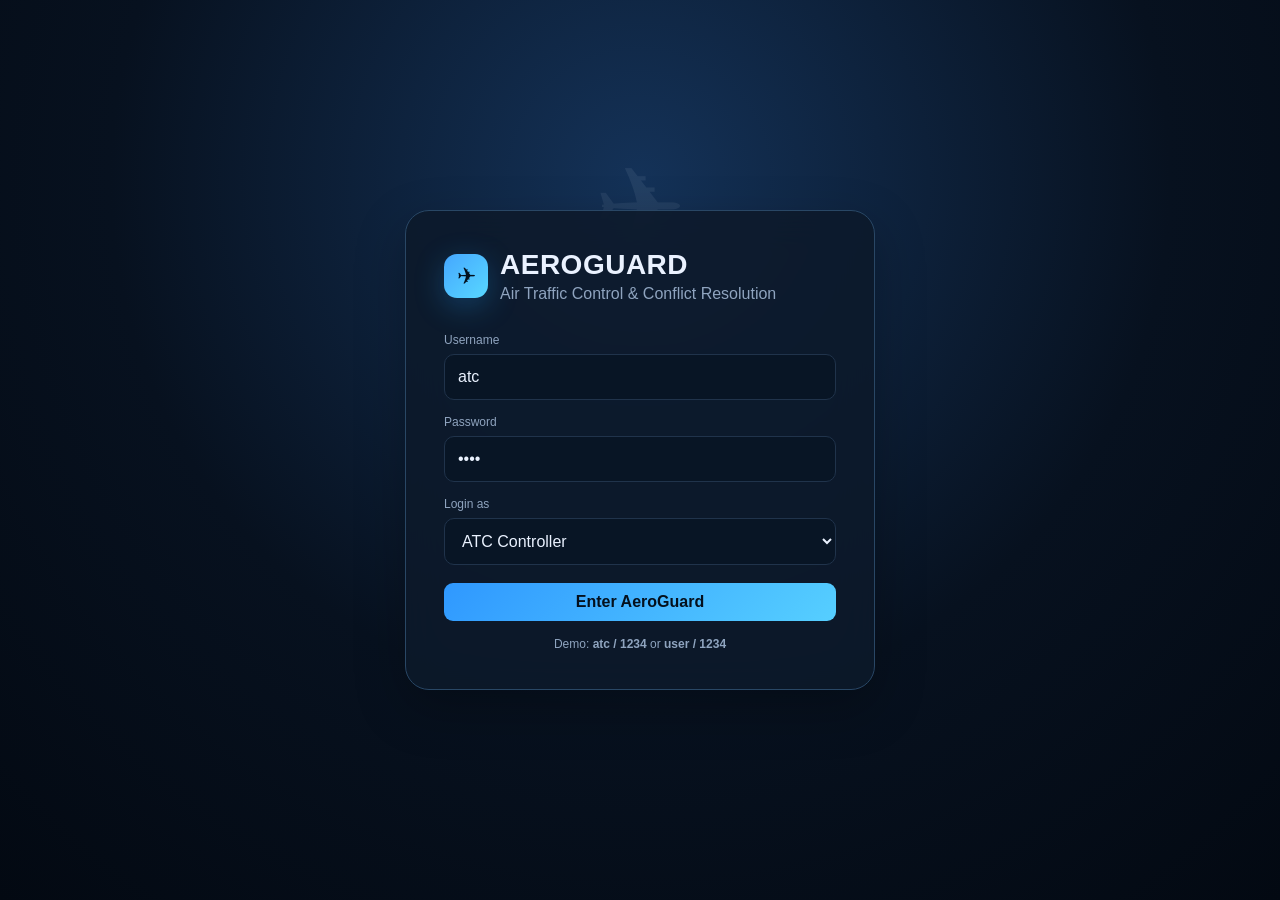
==== Frontend/index.html @ 3b7b115e "Add frontend files" ====
<!DOCTYPE html>
<html lang="en">
<head>
  <meta charset="UTF-8">
  <meta name="viewport" content="width=device-width, initial-scale=1.0">
  <title>AeroGuard | Air Traffic Control System</title>
  <link rel="stylesheet" href="css/style.css">
</head>
<body>
  <div id="toast" class="toast"></div>

  <!-- LOGIN -->
  <section id="loginScreen" class="screen login-screen">
    <div class="login-bg-plane">✈</div>
    <div class="login-card glass">
      <div class="brand large">
        <span class="brand-icon">✈</span>
        <div>
          <h1>AeroGuard</h1>
          <p>Air Traffic Control & Conflict Resolution</p>
        </div>
      </div>
      <div class="login-form">
        <label>Username</label>
        <input id="loginUser" value="atc" placeholder="Enter username">
        <label>Password</label>
        <input id="loginPassword" type="password" value="1234" placeholder="Enter password">
        <label>Login as</label>
        <select id="roleSelect">
          <option value="atc">ATC Controller</option>
          <option value="user">Flight User</option>
        </select>
        <button class="primary-btn full" id="loginBtn">Enter AeroGuard</button>
        <div class="demo-login">Demo: <b>atc / 1234</b> or <b>user / 1234</b></div>
      </div>
    </div>
  </section>

  <!-- APPLICATION -->
  <div id="app" class="app hidden">
    <aside class="sidebar">
      <div class="brand">
        <span class="brand-icon">✈</span>
        <div><h2>AeroGuard</h2><small>ATC SYSTEM</small></div>
      </div>

      <nav id="atcNav" class="nav">
        <button class="nav-btn active" data-page="dashboard">⌁ <span>ATC Dashboard</span></button>
        <button class="nav-btn" data-page="flights">✈ <span>Flights</span></button>
        <button class="nav-btn" data-page="routes">⌖ <span>Route Planner</span></button>
        <button class="nav-btn" data-page="conflicts">⚠ <span>Conflicts</span><span id="navConflictBadge" class="badge red">1</span></button>
        <button class="nav-btn" data-page="weather">☁ <span>Weather</span></button>
        <button class="nav-btn" data-page="priority">↯ <span>Priority Queue</span></button>
        <button class="nav-btn" data-page="analytics">▥ <span>Analytics</span></button>
      </nav>

      <nav id="userNav" class="nav hidden">
        <button class="nav-btn active" data-page="user-dashboard">⌁ <span>My Flight</span></button>
        <button class="nav-btn" data-page="user-route">⌖ <span>My Route</span></button>
        <button class="nav-btn" data-page="user-weather">☁ <span>Weather</span></button>
      </nav>

      <div class="sidebar-bottom">
        <div class="system-online"><i></i> System Online</div>
        <button class="logout-btn" id="logoutBtn">↪ Logout</button>
      </div>
    </aside>

    <main class="main">
      <header class="topbar">
        <div>
          <div class="breadcrumb">AeroGuard / <span id="pageTitle">ATC Dashboard</span></div>
          <h1 id="headerTitle">Airspace Control Center</h1>
        </div>
        <div class="top-actions">
          <div class="clock" id="clock">--:--:--</div>
          <div class="controller-pill"><span class="avatar">V</span><div><b id="roleName">ATC Controller</b><small id="roleSub">Control Room</small></div></div>
        </div>
      </header>

      <div class="content">

        <!-- ATC DASHBOARD -->
        <section id="page-dashboard" class="page active-page">
          <div class="hero-stats">
            <div class="stat-card"><span>Active Flights</span><strong id="activeFlights">12</strong><em class="up">+2 today</em></div>
            <div class="stat-card"><span>Aircraft Tracked</span><strong>24</strong><em class="neutral">Live</em></div>
            <div class="stat-card"><span>Conflicts</span><strong id="conflictCount">1</strong><em class="down">Needs action</em></div>
            <div class="stat-card"><span>Emergency</span><strong id="emergencyCount">2</strong><em class="warn">Priority</em></div>
          </div>

          <div class="dashboard-grid">
            <div class="panel map-panel">
              <div class="panel-head">
                <div><h3>Live Airspace Map</h3><p>Graph-based route visualization</p></div>
                <div class="map-controls"><button class="icon-btn" id="zoomOut">−</button><span id="zoomLabel">100%</span><button class="icon-btn" id="zoomIn">+</button><button class="secondary-btn" id="resetMap">Reset</button></div>
              </div>
              <div class="map" id="airspaceMap">
                <div class="map-grid"></div>
                <div class="zone zone-a">SECTOR A</div>
                <div class="zone zone-b">SECTOR B</div>
                <svg class="route-svg" viewBox="0 0 900 520" preserveAspectRatio="none">
                  <path class="route-line route-normal" d="M80 400 L220 280 L390 350 L560 190 L810 110"/>
                  <path class="route-line route-alt" d="M80 400 L220 150 L390 350 L650 410 L810 110"/>
                  <path class="route-line selected" d="M80 400 L220 280 L390 350 L560 190 L810 110"/>
                </svg>
                <div class="waypoint w1"><span>DEL</span></div>
                <div class="waypoint w2"><span>W1</span></div>
                <div class="waypoint w3"><span>W2</span></div>
                <div class="waypoint w4"><span>W3</span></div>
                <div class="waypoint w5"><span>BOM</span></div>

                <div class="aircraft ac1" data-flight="AI-101" style="left:25%;top:49%">✈<b>AI-101</b></div>
                <div class="aircraft ac2" data-flight="AI-205" style="left:47%;top:57%">✈<b>AI-205</b></div>
                <div class="aircraft emergency ac3" data-flight="AI-999" style="left:66%;top:35%">✈<b>AI-999</b></div>
                <div class="aircraft ac4" data-flight="AI-450" style="left:77%;top:63%">✈<b>AI-450</b></div>

                <div class="conflict-ring" id="conflictRing" style="left:48%;top:54%"><span>⚠</span></div>
                <div class="map-label start-label">Delhi</div>
                <div class="map-label end-label">Mumbai</div>
                <div class="map-overlay"><span>LIVE</span> Simulated Airspace</div>
              </div>
            </div>

            <div class="panel selected-panel">
              <div class="panel-head"><div><h3>Selected Flight</h3><p>AI-101 · Airbus A320</p></div><span class="status green">ON ROUTE</span></div>
              <div class="flight-big"><span>DEL</span><div class="flight-progress"><i></i></div><span>BOM</span></div>
              <div class="detail-list">
                <div><span>Altitude</span><b id="selectedAlt">30,000 ft</b></div>
                <div><span>Speed</span><b>450 km/h</b></div>
                <div><span>Fuel</span><b>7,240 L</b></div>
                <div><span>ETA</span><b>02:15</b></div>
              </div>
              <button class="primary-btn full" id="routeDetailsBtn">View Route Details</button>
            </div>

            <div class="panel alert-panel">
              <div class="panel-head"><div><h3>Conflict Alert</h3><p>Automatic conflict detection</p></div><span class="pulse red-dot"></span></div>
              <div class="alert-box">
                <div class="alert-icon">⚠</div>
                <div><strong>AI-101 ↔ AI-205</strong><p>Predicted separation below safe limit.</p><small>Risk level: <b>HIGH</b> · 38 sec</small></div>
              </div>
              <div class="action-row">
                <button class="warning-btn" data-resolution="altitude">Change Altitude</button>
                <button class="secondary-btn" data-resolution="speed">Change Speed</button>
                <button class="secondary-btn" data-resolution="route">Change Route</button>
              </div>
            </div>

            <div class="panel weather-mini">
              <div class="panel-head"><div><h3>Weather</h3><p>Sector B</p></div><span class="weather-icon">☀</span></div>
              <div class="weather-main"><strong>Clear</strong><span>26°C</span></div>
              <div class="weather-bars">
                <div><span>Wind</span><b>12 km/h</b></div>
                <div><span>Visibility</span><b>10 km</b></div>
                <div><span>Rain</span><b>0%</b></div>
              </div>
            </div>

            <div class="panel activity-panel">
              <div class="panel-head"><div><h3>Live Activity</h3><p>Latest system events</p></div><button class="text-btn" id="clearActivity">Clear</button></div>
              <div class="activity-list" id="activityList"></div>
            </div>
          </div>
        </section>

        <!-- FLIGHTS -->
        <section id="page-flights" class="page">
          <div class="page-toolbar"><div><h2>Flight Management</h2><p>Monitor and control all active aircraft.</p></div><button class="primary-btn" id="addFlightBtn">+ Add Flight</button></div>
          <div class="panel table-panel">
            <table><thead><tr><th>Flight</th><th>Route</th><th>Aircraft</th><th>Altitude</th><th>Speed</th><th>Status</th><th>Priority</th><th>Action</th></tr></thead>
            <tbody id="flightTable"></tbody></table>
          </div>
        </section>

        <!-- ROUTES -->
        <section id="page-routes" class="page">
          <div class="page-toolbar"><div><h2>Route Planner</h2><p>Calculate a minimum-cost path using the AeroGuard graph.</p></div></div>
          <div class="two-col">
            <div class="panel form-panel">
              <h3>Find Suitable Route</h3>
              <label>Source</label><select id="routeSource"><option>Delhi (DEL)</option><option>Mumbai (BOM)</option><option>Bengaluru (BLR)</option><option>Hyderabad (HYD)</option></select>
              <label>Destination</label><select id="routeDestination"><option>Mumbai (BOM)</option><option>Delhi (DEL)</option><option>Chennai (MAA)</option><option>Kolkata (CCU)</option></select>
              <label>Priority</label><select id="routePriority"><option>Normal</option><option>Emergency</option><option>Medical</option></select>
              <label>Optimization factors</label>
              <div class="checks"><label><input type="checkbox" checked> Distance</label><label><input type="checkbox" checked> Fuel</label><label><input type="checkbox" checked> Weather</label><label><input type="checkbox" checked> Conflict Risk</label></div>
              <button class="primary-btn full" id="calculateRoute">Run Dijkstra</button>
            </div>
            <div class="panel route-result">
              <div class="route-result-head"><div><h3>Recommended Route</h3><p id="routeStatus">Ready to calculate</p></div><span class="route-score" id="routeScore">—</span></div>
              <div class="route-path" id="routePath"><span>DEL</span><i></i><span>W1</span><i></i><span>W3</span><i></i><span>BOM</span></div>
              <div class="result-grid"><div><small>Distance</small><b id="routeDistance">1,145 km</b></div><div><small>Est. Time</small><b id="routeTime">2h 32m</b></div><div><small>Fuel</small><b id="routeFuel">4,200 L</b></div><div><small>Risk</small><b id="routeRisk">Low</b></div></div>
            </div>
          </div>
        </section>

        <!-- CONFLICTS -->
        <section id="page-conflicts" class="page">
          <div class="page-toolbar"><div><h2>Conflict Management</h2><p>Detect and resolve aircraft separation risks.</p></div><span class="status red">1 ACTIVE CONFLICT</span></div>
          <div id="conflictCards" class="cards-grid"></div>
        </section>

        <!-- WEATHER -->
        <section id="page-weather" class="page">
          <div class="page-toolbar"><div><h2>Weather Intelligence</h2><p>Weather penalties used by route selection.</p></div><button class="secondary-btn" id="refreshWeather">↻ Refresh</button></div>
          <div class="weather-grid">
            <div class="panel big-weather"><div class="big-weather-icon">☀</div><div><small>Current conditions</small><h2>Clear Sky</h2><p>Temperature 26°C · Humidity 54%</p></div></div>
            <div class="panel"><h3>Wind</h3><div class="metric-big">12 <small>km/h</small></div><div class="progress"><i style="width:30%"></i></div><p class="muted">Low route penalty</p></div>
            <div class="panel"><h3>Visibility</h3><div class="metric-big">10 <small>km</small></div><div class="progress"><i style="width:92%"></i></div><p class="muted">Excellent</p></div>
            <div class="panel"><h3>Rainfall</h3><div class="metric-big">0 <small>%</small></div><div class="progress"><i style="width:3%"></i></div><p class="muted">No penalty</p></div>
            <div class="panel"><h3>Thunderstorm</h3><div class="metric-big">0 <small>areas</small></div><div class="progress"><i style="width:0%"></i></div><p class="muted">Clear airspace</p></div>
          </div>
        </section>

        <!-- PRIORITY -->
        <section id="page-priority" class="page">
          <div class="page-toolbar"><div><h2>Priority Queue</h2><p>Emergency and medical flights receive higher priority.</p></div></div>
          <div class="panel queue-panel">
            <div class="queue-item emergency-row"><span class="queue-num">1</span><span class="queue-flight">🚨 AI-999</span><span>Medical Emergency</span><span>Delhi → Jaipur</span><strong>HIGH</strong></div>
            <div class="queue-item"><span class="queue-num">2</span><span class="queue-flight">🏥 AI-450</span><span>Medical</span><span>Mumbai → Delhi</span><strong>HIGH</strong></div>
            <div class="queue-item"><span class="queue-num">3</span><span class="queue-flight">✈ AI-101</span><span>Normal</span><span>Delhi → Mumbai</span><strong>NORMAL</strong></div>
            <div class="queue-item"><span class="queue-num">4</span><span class="queue-flight">✈ AI-205</span><span>Normal</span><span>Bengaluru → Delhi</span><strong>NORMAL</strong></div>
          </div>
        </section>

        <!-- ANALYTICS -->
        <section id="page-analytics" class="page">
          <div class="page-toolbar"><div><h2>System Analytics</h2><p>Simulation statistics and route performance.</p></div></div>
          <div class="analytics-grid">
            <div class="panel chart-panel"><h3>Flights per Hour</h3><div class="bar-chart" id="barChart"></div></div>
            <div class="panel"><h3>Route Performance</h3><div class="donut-wrap"><div class="donut"><span>94%<small>safe</small></span></div><div><p>Safe routes <b>94%</b></p><p>Conflict avoided <b>17</b></p><p>Fuel saved <b>8.4%</b></p></div></div></div>
          </div>
        </section>

        <!-- USER -->
        <section id="page-user-dashboard" class="page">
          <div class="user-hero panel">
            <div><span class="eyebrow">MY FLIGHT · AI-102</span><h2>Delhi <span>→</span> Mumbai</h2><p>Airbus A320 · On route · Last update just now</p></div>
            <span class="status green">● ON ROUTE</span>
          </div>
          <div class="user-grid">
            <div class="panel user-map">
              <div class="panel-head"><div><h3>My Flight</h3><p>Live simulated position</p></div></div>
              <div class="map mini"><div class="map-grid"></div><svg class="route-svg" viewBox="0 0 900 520"><path class="route-line selected" d="M80 400 L220 280 L390 350 L560 190 L810 110"/></svg><div class="waypoint w1"><span>DEL</span></div><div class="waypoint w2"><span>W1</span></div><div class="waypoint w3"><span>W2</span></div><div class="waypoint w4"><span>W3</span></div><div class="waypoint w5"><span>BOM</span></div><div class="aircraft user-plane" style="left:49%;top:49%">✈</div></div>
            </div>
            <div class="panel">
              <h3>Flight Information</h3>
              <div class="detail-list large"><div><span>Altitude</span><b>30,000 ft</b></div><div><span>Speed</span><b>450 km/h</b></div><div><span>ETA</span><b>02:15</b></div><div><span>Fuel remaining</span><b>7,240 L</b></div></div>
            </div>
            <div class="panel">
              <h3>Flight Status</h3>
              <div class="timeline"><div class="done"><i></i><b>Departed Delhi</b><small>10:20</small></div><div class="current"><i></i><b>En route</b><small>Current</small></div><div><i></i><b>Arrive Mumbai</b><small>12:35</small></div></div>
            </div>
            <div class="panel">
              <h3>Alerts</h3>
              <div class="user-alert"><span>✓</span><div><b>Route is safe</b><p>No active conflict for your flight.</p></div></div>
              <div class="user-alert"><span>☀</span><div><b>Weather is clear</b><p>Visibility 10 km in your sector.</p></div></div>
            </div>
          </div>
        </section>

        <section id="page-user-route" class="page">
          <div class="page-toolbar"><div><h2>My Route</h2><p>Current route recommended by AeroGuard.</p></div></div>
          <div class="panel">
            <div class="route-path big"><span>DEL</span><i></i><span>W1</span><i></i><span>W3</span><i></i><span>BOM</span></div>
            <div class="result-grid"><div><small>Distance</small><b>1,145 km</b></div><div><small>Time</small><b>2h 32m</b></div><div><small>Fuel</small><b>4,200 L</b></div><div><small>Risk</small><b class="green-text">LOW</b></div></div>
          </div>
        </section>

        <section id="page-user-weather" class="page">
          <div class="page-toolbar"><div><h2>Weather Along Route</h2><p>Current conditions for your journey.</p></div></div>
          <div class="weather-grid"><div class="panel big-weather"><div class="big-weather-icon">☀</div><div><small>Route condition</small><h2>Clear</h2><p>No significant weather penalty.</p></div></div><div class="panel"><h3>Wind</h3><div class="metric-big">12 <small>km/h</small></div></div><div class="panel"><h3>Visibility</h3><div class="metric-big">10 <small>km</small></div></div></div>
        </section>
      </div>
    </main>
  </div>

  <!-- ADD FLIGHT MODAL -->
  <div class="modal hidden" id="flightModal">
    <div class="modal-card">
      <button class="modal-close" id="closeModal">×</button>
      <h2>Add Flight</h2>
      <p>Create a simulated aircraft for the ATC dashboard.</p>
      <label>Flight ID</label><input id="newFlightId" placeholder="AI-300">
      <label>Source</label><input id="newSource" value="Delhi">
      <label>Destination</label><input id="newDestination" value="Mumbai">
      <label>Priority</label><select id="newPriority"><option>Normal</option><option>Emergency</option><option>Medical</option></select>
      <button class="primary-btn full" id="saveFlight">Add to Airspace</button>
    </div>
  </div>

  <script src="js/app.js"></script>
</body>
</html>
---- Frontend/css/style.css ----
:root{
  --bg:#07111f;--panel:#0d1a2b;--panel2:#101f33;--line:#20334b;--text:#eaf2ff;--muted:#8fa4bf;
  --blue:#45a7ff;--cyan:#58d8ff;--green:#35d49a;--yellow:#f5c451;--red:#ff5d6c;--shadow:0 18px 50px rgba(0,0,0,.25)
}
*{box-sizing:border-box}body{margin:0;font-family:Inter,Segoe UI,Arial,sans-serif;background:var(--bg);color:var(--text);min-height:100vh}
button,input,select{font:inherit}button{cursor:pointer} .hidden{display:none!important}.screen{min-height:100vh}
.login-screen{display:grid;place-items:center;background:radial-gradient(circle at 50% 20%,#143258 0,#07111f 55%,#030912 100%);overflow:hidden;position:relative}
.login-bg-plane{position:absolute;font-size:110px;opacity:.07;animation:flyAcross 13s linear infinite;top:16%}
@keyframes flyAcross{from{left:-12%;transform:rotate(3deg)}to{left:110%;transform:rotate(3deg)}}
.login-card{width:min(470px,92vw);padding:38px;border:1px solid #294765;border-radius:24px;position:relative;z-index:2}
.glass{background:rgba(13,26,43,.88);backdrop-filter:blur(18px);box-shadow:var(--shadow)}
.brand{display:flex;gap:12px;align-items:center}.brand.large{margin-bottom:30px}.brand-icon{display:grid;place-items:center;width:44px;height:44px;border-radius:13px;background:linear-gradient(135deg,var(--blue),var(--cyan));color:#03101d;font-size:23px;box-shadow:0 8px 30px #218bd655}.brand h1,.brand h2{margin:0;text-transform:uppercase;letter-spacing:.5px}.brand h1{font-size:28px}.brand h2{font-size:18px}.brand p,.brand small{margin:4px 0 0;color:var(--muted)}.brand small{font-size:9px;letter-spacing:2px}
.login-form label,.form-panel label,.modal-card label{display:block;color:var(--muted);font-size:12px;margin:15px 0 7px}.login-form input,.login-form select,.form-panel select,.modal-card input,.modal-card select{width:100%;background:#081525;border:1px solid var(--line);color:var(--text);padding:13px;border-radius:10px;outline:none}.login-form input:focus,.login-form select:focus,.modal-card input:focus{border-color:var(--blue)}
.primary-btn,.secondary-btn,.warning-btn,.icon-btn,.text-btn,.logout-btn{border:0;border-radius:9px;padding:10px 14px;transition:.2s}.primary-btn{background:linear-gradient(135deg,#2f98ff,#56cfff);color:#04101d;font-weight:800}.primary-btn:hover{transform:translateY(-1px);box-shadow:0 8px 22px #229cff33}.secondary-btn,.icon-btn{background:#13253a;border:1px solid var(--line);color:var(--text)}.warning-btn{background:#51242b;color:#ffdfe2;border:1px solid #7a333d}.full{width:100%;margin-top:18px}.demo-login{margin-top:16px;text-align:center;color:var(--muted);font-size:12px}
.app{display:flex;min-height:100vh}.sidebar{width:245px;background:#071321;border-right:1px solid #172b42;padding:24px 15px;display:flex;flex-direction:column;position:fixed;inset:0 auto 0 0;z-index:5}.sidebar .brand{padding:0 9px 30px}.sidebar-bottom{margin-top:auto}.nav{display:flex;flex-direction:column;gap:6px}.nav-btn{background:transparent;border:0;color:#91a5be;text-align:left;padding:12px 13px;border-radius:10px;display:flex;align-items:center;gap:12px;font-size:13px}.nav-btn:hover,.nav-btn.active{background:#112941;color:#fff}.nav-btn.active{box-shadow:inset 3px 0 var(--blue)}.badge{margin-left:auto;border-radius:99px;padding:2px 7px;font-size:10px}.red{background:#49202a;color:#ff8992}.system-online{font-size:11px;color:#7f95ae;padding:12px}.system-online i{display:inline-block;width:7px;height:7px;background:var(--green);border-radius:50%;margin-right:7px;box-shadow:0 0 10px var(--green)}.logout-btn{width:100%;background:#0d1c2d;color:#9aacc0;text-align:left}
.main{margin-left:245px;flex:1;min-width:0}.topbar{height:86px;border-bottom:1px solid #172b42;display:flex;align-items:center;justify-content:space-between;padding:0 28px;background:rgba(7,17,31,.82);position:sticky;top:0;z-index:4;backdrop-filter:blur(12px)}.breadcrumb{font-size:11px;color:#627994;margin-bottom:5px}.breadcrumb span{color:#8fa4bf}.topbar h1{font-size:20px;margin:0}.top-actions{display:flex;align-items:center;gap:20px}.clock{font-family:monospace;color:#9db4ce;font-size:12px}.controller-pill{display:flex;gap:9px;align-items:center}.controller-pill small{display:block;color:var(--muted);font-size:10px}.avatar{display:grid;place-items:center;background:#244467;color:#bfe5ff;width:32px;height:32px;border-radius:50%;font-size:12px}
.content{padding:25px;max-width:1700px;margin:auto}.page{display:none}.active-page{display:block;animation:pageIn .25s ease}@keyframes pageIn{from{opacity:0;transform:translateY(5px)}to{opacity:1;transform:none}}
.hero-stats{display:grid;grid-template-columns:repeat(4,1fr);gap:14px;margin-bottom:18px}.stat-card,.panel{background:linear-gradient(145deg,#0e1d2f,#0b192a);border:1px solid var(--line);border-radius:14px;box-shadow:0 8px 30px #00000012}.stat-card{padding:17px}.stat-card span{color:var(--muted);font-size:11px}.stat-card strong{display:block;font-size:28px;margin:7px 0}.stat-card em{font-style:normal;font-size:10px}.up{color:var(--green)}.down{color:var(--red)}.warn{color:var(--yellow)}.neutral{color:var(--blue)}
.dashboard-grid{display:grid;grid-template-columns:2fr 1fr;gap:16px}.map-panel{grid-row:span 2}.panel{padding:17px}.panel-head{display:flex;justify-content:space-between;align-items:center;gap:12px;margin-bottom:13px}.panel-head h3,.panel h3{font-size:14px;margin:0 0 4px}.panel-head p{font-size:10px;color:var(--muted);margin:0}.map-controls{display:flex;align-items:center;gap:6px;color:var(--muted);font-size:10px}.icon-btn{width:28px;height:28px;padding:0}.map{height:520px;border-radius:12px;overflow:hidden;position:relative;background:radial-gradient(circle at 50% 50%,#102d49,#081727 72%);border:1px solid #1b3957}.map-grid{position:absolute;inset:0;background-image:linear-gradient(#ffffff06 1px,transparent 1px),linear-gradient(90deg,#ffffff06 1px,transparent 1px);background-size:38px 38px;transform:perspective(500px) rotateX(1deg)}.route-svg{position:absolute;inset:0;width:100%;height:100%}.route-line{fill:none;stroke-width:2;stroke-dasharray:6 8;opacity:.3}.route-normal{stroke:#4b759a}.route-alt{stroke:#f5c451}.route-line.selected{stroke:#43bfff;opacity:1;stroke-width:4;stroke-dasharray:12 7;filter:drop-shadow(0 0 5px #43bfff88);animation:dash 2s linear infinite}@keyframes dash{to{stroke-dashoffset:-38}}
.waypoint{position:absolute;width:11px;height:11px;background:#62c9ff;border:3px solid #0a2035;border-radius:50%;box-shadow:0 0 14px #4ec5ff99}.waypoint span{position:absolute;top:13px;left:50%;transform:translateX(-50%);font-size:8px;color:#86a9c7}.w1{left:8%;top:76%}.w2{left:24%;top:52%}.w3{left:43%;top:65%}.w4{left:62%;top:35%}.w5{left:89%;top:20%}
.aircraft{position:absolute;color:#d9f3ff;font-size:21px;text-shadow:0 0 12px #45caff;transition:all 1.5s linear;z-index:3}.aircraft b{position:absolute;white-space:nowrap;left:18px;top:-4px;font:9px monospace;color:#9ec7e8;background:#081727dd;padding:3px 5px;border-radius:4px}.aircraft.emergency{color:#ff6674;text-shadow:0 0 15px #ff4859}.conflict-ring{position:absolute;width:42px;height:42px;border:2px solid var(--red);border-radius:50%;display:grid;place-items:center;z-index:2;animation:conflictPulse 1s infinite;transform:translate(-50%,-50%)}.conflict-ring span{font-size:17px}.conflict-ring.resolved{border-color:var(--green);animation:none;color:var(--green)}@keyframes conflictPulse{50%{transform:translate(-50%,-50%) scale(1.45);opacity:.35}}
.zone{position:absolute;border:1px dashed #6e92ad22;color:#67859f;font-size:8px;padding:5px;border-radius:5px}.zone-a{left:6%;top:14%;width:38%;height:28%}.zone-b{right:7%;top:44%;width:34%;height:38%}.map-overlay{position:absolute;right:12px;top:12px;background:#071727d9;border:1px solid #294762;padding:6px 9px;border-radius:7px;font-size:9px;color:#7893ad}.map-overlay span{color:var(--green);margin-right:5px}.start-label,.end-label{position:absolute;font-size:9px;color:#7d9ab5}.start-label{left:7%;top:80%}.end-label{right:5%;top:24%}
.status{font-size:9px;border-radius:99px;padding:5px 8px}.status.green{background:#123a31;color:#59e0b0}.status.red{background:#4a2029;color:#ff7f89}.selected-panel,.alert-panel,.weather-mini{min-height:0}.flight-big{display:flex;align-items:center;gap:12px;font:bold 13px monospace}.flight-progress{height:4px;background:#1b3047;flex:1;border-radius:5px}.flight-progress i{display:block;width:58%;height:100%;background:linear-gradient(90deg,var(--blue),var(--cyan));border-radius:5px}.detail-list{margin:15px 0}.detail-list div{display:flex;justify-content:space-between;padding:8px 0;border-bottom:1px solid #ffffff08;font-size:11px}.detail-list span{color:var(--muted)}.detail-list b{font-weight:600}.alert-box{display:flex;gap:13px;padding:13px;background:#281820;border:1px solid #5b2932;border-radius:10px}.alert-icon{width:32px;height:32px;border-radius:50%;display:grid;place-items:center;background:#53232b;color:#ff8790}.alert-box strong{font-size:12px}.alert-box p{font-size:10px;color:#a9a5ad;margin:5px 0}.alert-box small{font-size:9px;color:#e27b85}.action-row{display:flex;gap:6px;flex-wrap:wrap;margin-top:10px}.action-row button{font-size:9px;padding:7px 8px}.weather-icon{font-size:23px}.weather-main{display:flex;justify-content:space-between;align-items:end;margin:17px 0}.weather-main strong{font-size:20px}.weather-main span{font-size:18px;color:#b8d8ef}.weather-bars div{display:flex;justify-content:space-between;font-size:10px;padding:6px 0;color:var(--muted)}.weather-bars b{color:var(--text);font-weight:500}.activity-panel{grid-column:span 2}.activity-list{display:grid;grid-template-columns:repeat(3,1fr);gap:9px}.activity{padding:10px;border-radius:9px;background:#0a1727;font-size:10px;border:1px solid #172b40}.activity time{display:block;color:#59748f;font-size:9px;margin-top:5px}.text-btn{background:none;color:#5fbaff;font-size:10px;padding:0}
.page-toolbar{display:flex;align-items:center;justify-content:space-between;margin-bottom:17px}.page-toolbar h2{font-size:22px;margin:0 0 5px}.page-toolbar p{margin:0;color:var(--muted);font-size:11px}.table-panel{padding:0;overflow:auto}table{width:100%;border-collapse:collapse;font-size:11px}th,td{text-align:left;padding:14px;border-bottom:1px solid #172b40;white-space:nowrap}th{color:#7089a3;font-weight:500;background:#0a1726}td{color:#cbd9e8}.table-status{padding:4px 7px;border-radius:5px;background:#12362f;color:#55d9ad;font-size:9px}.two-col{display:grid;grid-template-columns:350px 1fr;gap:16px}.form-panel{padding:23px}.form-panel h3{margin-bottom:18px}.checks{display:grid;grid-template-columns:1fr 1fr;gap:8px}.checks label{margin:0;color:#9db0c5}.checks input{accent-color:var(--blue)}.route-result{padding:25px}.route-result-head{display:flex;justify-content:space-between}.route-score{font-size:22px;color:var(--green)}.route-path{display:flex;align-items:center;gap:10px;margin:50px 0 35px}.route-path span{width:52px;height:52px;display:grid;place-items:center;border-radius:50%;background:#12304b;border:1px solid #2c6b96;color:#9ed9ff;font:bold 10px monospace}.route-path i{height:3px;background:linear-gradient(90deg,var(--blue),var(--cyan));flex:1;position:relative}.route-path i:after{content:"";position:absolute;right:0;top:-4px;border-left:9px solid var(--cyan);border-top:5px solid transparent;border-bottom:5px solid transparent}.route-path.big{margin:60px 8%;}.result-grid{display:grid;grid-template-columns:repeat(4,1fr);gap:10px}.result-grid>div{background:#091726;padding:13px;border-radius:9px}.result-grid small{display:block;color:var(--muted);font-size:9px;margin-bottom:5px}.result-grid b{font-size:13px}.green-text{color:var(--green)}
.cards-grid{display:grid;grid-template-columns:repeat(2,1fr);gap:15px}.conflict-card{padding:18px;border-radius:13px;background:#111d2b;border:1px solid #572932}.conflict-card .risk{color:var(--red);font-size:10px}.conflict-card h3{margin:10px 0}.conflict-card p{color:var(--muted);font-size:11px}.conflict-meta{display:flex;gap:20px;color:#aac0d5;font-size:10px;margin:14px 0}
.weather-grid{display:grid;grid-template-columns:repeat(4,1fr);gap:15px}.big-weather{grid-column:span 2;display:flex;align-items:center;gap:22px}.big-weather-icon{font-size:65px}.big-weather h2{margin:5px 0;font-size:24px}.big-weather p,.muted{color:var(--muted);font-size:11px}.metric-big{font-size:30px;margin:20px 0 10px}.metric-big small{font-size:11px;color:var(--muted)}.progress{height:6px;background:#1b3047;border-radius:5px}.progress i{height:100%;display:block;background:var(--blue);border-radius:5px}
.queue-panel{padding:0;overflow:hidden}.queue-item{display:grid;grid-template-columns:50px 150px 1fr 1fr 80px;gap:10px;align-items:center;padding:17px;border-bottom:1px solid #172b40;font-size:11px}.queue-item strong{color:#9db2c8;font-size:9px}.emergency-row{background:#261920}.emergency-row strong{color:var(--red)}.queue-num{color:#62809e;font-weight:bold}.queue-flight{font-weight:bold}
.analytics-grid{display:grid;grid-template-columns:1.5fr 1fr;gap:16px}.bar-chart{height:260px;display:flex;align-items:end;gap:13px;padding:20px}.bar{flex:1;background:linear-gradient(180deg,#4bbfff,#246fae);border-radius:5px 5px 0 0;min-width:15px;position:relative;animation:grow .7s ease}.bar span{position:absolute;bottom:-20px;font-size:9px;color:#69849d;left:50%;transform:translateX(-50%)}@keyframes grow{from{height:0!important}}.donut-wrap{display:flex;align-items:center;gap:30px;padding:25px}.donut{width:150px;height:150px;border-radius:50%;background:conic-gradient(var(--green) 0 94%,#183047 94%);display:grid;place-items:center}.donut:after{content:"";position:absolute}.donut span{background:#0d1a2b;width:105px;height:105px;border-radius:50%;display:grid;place-items:center;font-size:25px;font-weight:bold}.donut small{font-size:9px;color:var(--muted)}
.user-hero{padding:25px;display:flex;justify-content:space-between;align-items:center;margin-bottom:15px}.eyebrow{font-size:9px;color:var(--blue);letter-spacing:2px}.user-hero h2{font-size:30px;margin:8px 0}.user-hero h2 span{color:var(--blue);padding:0 15px}.user-hero p{color:var(--muted);font-size:11px}.user-grid{display:grid;grid-template-columns:2fr 1fr;gap:15px}.user-map{grid-row:span 2}.map.mini{height:430px}.user-plane{color:#56d6ff!important;font-size:27px}.detail-list.large div{padding:14px}.timeline>div{position:relative;padding:12px 10px 12px 28px;border-left:2px solid #21384f}.timeline i{position:absolute;width:9px;height:9px;border-radius:50%;background:#3d5c76;left:-5px;top:17px}.timeline .done i,.timeline .current i{background:var(--green);box-shadow:0 0 10px #35d49a66}.timeline b{display:block;font-size:11px}.timeline small{color:var(--muted);font-size:9px}.user-alert{display:flex;gap:10px;padding:11px;border-radius:9px;background:#0a1928;margin-bottom:9px}.user-alert>span{color:var(--green)}.user-alert b{font-size:10px}.user-alert p{font-size:9px;color:var(--muted);margin:4px 0}
.modal{position:fixed;inset:0;background:#0009;display:grid;place-items:center;z-index:20;padding:20px}.modal-card{width:min(420px,95vw);background:#0d1a2b;border:1px solid #29435d;border-radius:16px;padding:25px;position:relative;box-shadow:var(--shadow)}.modal-card h2{margin:0}.modal-card p{color:var(--muted);font-size:11px}.modal-close{position:absolute;right:15px;top:12px;border:0;background:none;color:#9db2c8;font-size:25px}
.toast{position:fixed;right:24px;bottom:24px;background:#12263a;border:1px solid #2e506d;color:#dff2ff;padding:12px 16px;border-radius:10px;opacity:0;transform:translateY(15px);transition:.25s;z-index:50;font-size:11px;box-shadow:var(--shadow)}.toast.show{opacity:1;transform:none}
@media(max-width:1100px){.sidebar{width:72px}.sidebar .brand div,.nav-btn span,.sidebar-bottom .system-online{display:none}.nav-btn{justify-content:center}.main{margin-left:72px}.dashboard-grid,.two-col,.analytics-grid,.user-grid{grid-template-columns:1fr}.map-panel,.activity-panel{grid-row:auto;grid-column:auto}.hero-stats{grid-template-columns:repeat(2,1fr)}.weather-grid{grid-template-columns:repeat(2,1fr)}}
@media(max-width:700px){.topbar{padding:0 15px}.top-actions .clock{display:none}.content{padding:15px}.hero-stats{grid-template-columns:1fr 1fr}.weather-grid,.cards-grid{grid-template-columns:1fr}.big-weather{grid-column:auto}.activity-list{grid-template-columns:1fr}.result-grid{grid-template-columns:1fr 1fr}.queue-item{grid-template-columns:30px 1fr 1fr}.queue-item span:nth-child(3){display:none}.map{height:400px}.topbar h1{font-size:16px}.controller-pill{display:none}}
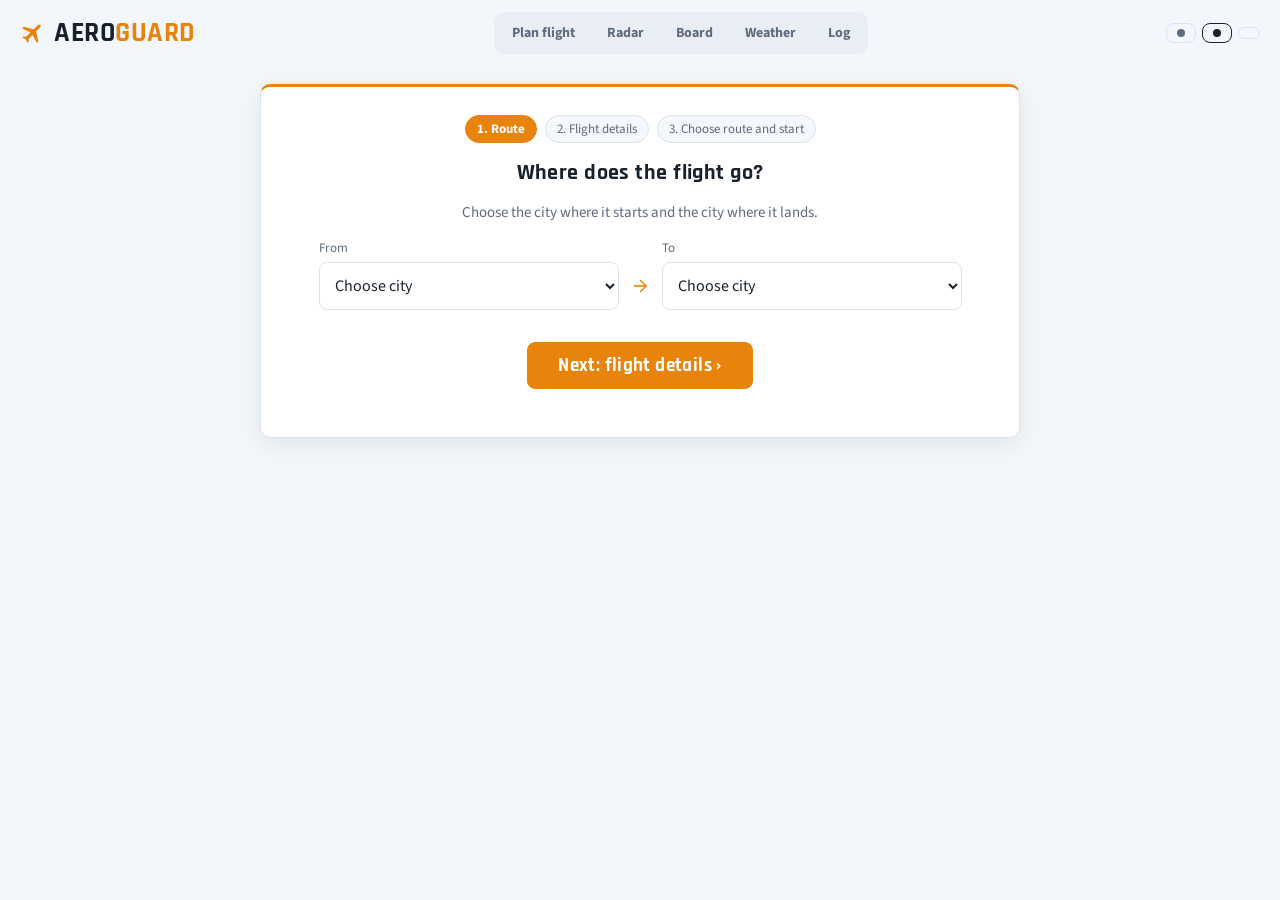
==== commit 495c8a16: "add index.html" ====
--- a/Frontend/index.html
+++ b/Frontend/index.html
@@ -1,294 +1,127 @@
 <!DOCTYPE html>
 <html lang="en">
 <head>
-  <meta charset="UTF-8">
-  <meta name="viewport" content="width=device-width, initial-scale=1.0">
-  <title>AeroGuard | Air Traffic Control System</title>
-  <link rel="stylesheet" href="css/style.css">
+  <meta charset="utf-8">
+  <meta name="viewport" content="width=device-width, initial-scale=1">
+  <title>AeroGuard</title>
+  <link rel="preconnect" href="https://fonts.googleapis.com">
+  <link href="https://fonts.googleapis.com/css2?family=Rajdhani:wght@600;700&family=Source+Sans+3:wght@400;600;700&display=swap" rel="stylesheet">
+  <link rel="stylesheet" href="style.css">
 </head>
 <body>
-  <div id="toast" class="toast"></div>
 
-  <!-- LOGIN -->
-  <section id="loginScreen" class="screen login-screen">
-    <div class="login-bg-plane">✈</div>
-    <div class="login-card glass">
-      <div class="brand large">
-        <span class="brand-icon">✈</span>
-        <div>
-          <h1>AeroGuard</h1>
-          <p>Air Traffic Control & Conflict Resolution</p>
+  <header>
+    <h1 onclick="goHome()" title="Home">
+      <svg class="logo" viewBox="0 0 24 24" aria-hidden="true"><path d="M21 16v-2l-8-5V3.5a1.5 1.5 0 0 0-3 0V9l-8 5v2l8-2.5V19l-2 1.5V22l3.5-1 3.5 1v-1.5L13 19v-5.5z"/></svg>
+      <span>AERO<em>GUARD</em></span> <small>Air Traffic Control · India</small></h1>
+    <!-- the pages of the app (each page has its own address, so the browser's Back button works) -->
+    <nav class="mainNav" id="navController">
+      <a href="#/plan" id="nav-plan">Plan flight</a>
+      <a href="#/radar" id="nav-radar">Radar</a>
+      <a href="#/board" id="nav-board">Board</a>
+      <a href="#/weather" id="nav-weather">Weather</a>
+      <a href="#/log" id="nav-log">Log</a>
+    </nav>
+    <span class="right"><span class="pill grey" id="backendBadge"></span><span class="pill" id="airStatus"></span><span class="fuel" id="clockPill" title="Flight clock: starts at this computer's time and runs with the simulation"></span><span class="fuel" id="fuelPrice" title="Jet fuel price for domestic airlines"></span></span>
+  </header>
+
+  <!-- red bar on every page except the radar when a conflict is running -->
+  <div id="globalAlert"></div>
+
+  <!-- PAGE 1 (#/plan): where does the flight go? -->
+  <section id="pagePlan" class="card form page">
+    <div class="steps"><span class="on">1. Route</span><span>2. Flight details</span><span>3. Choose route and start</span></div>
+    <h2>Where does the flight go?</h2>
+    <p class="muted">Choose the city where it starts and the city where it lands.</p>
+    <div class="cities">
+      <label>From <select id="fromSel"></select></label>
+      <span class="arrow">→</span>
+      <label>To <select id="toSel"></select></label>
+    </div>
+    <div id="cityInfo" class="cityInfo"></div>
+    <button class="go big" onclick="nextStep()">Next: flight details ›</button>
+    <p class="small muted" id="formWeather"></p>
+    <div id="homeStatus"></div>
+  </section>
+
+  <!-- PAGE 2 (#/details): what flies? -->
+  <section id="pageDetails" class="card form page hidden">
+    <div class="steps"><span class="done">1. Route</span><span class="on">2. Flight details</span><span>3. Choose route and start</span></div>
+    <h2>Flight details</h2>
+    <p class="muted" id="detailsSub"></p>
+    <p class="label">Flight type</p>
+    <div id="typeButtons"></div>
+    <div class="who">
+      <label>Airline / operator <select id="airlineSel"></select></label>
+      <label>Aircraft <select id="planeSel"></select></label>
+      <label id="reasonBox" class="hidden">Medical reason <select id="reasonSel"></select></label>
+    </div>
+    <div class="who" id="loadBox"><label><span id="loadLabel">Passengers on board</span> <input type="number" id="loadInput" min="0"></label></div>
+    <p class="note" id="capacityNote"></p>
+    <p class="note warn" id="bigJetNote"></p>
+    <div class="btns center"><button onclick="go('plan')">‹ Back</button><button class="go big" onclick="findRoute()">Find route ›</button></div>
+  </section>
+
+  <!-- PAGE 3 (#/radar): the radar, the route options (step 3), live flights and safety -->
+  <section id="mapScreen" class="hidden">
+    <div class="leftCol">
+      <div class="card mapCard" id="mapCard">
+        <svg id="map" viewBox="0 0 780 740"><g id="mapBg"></g><g id="mapLive"></g></svg>
+        <div class="regionBar" id="regionBar"></div>
+        <div class="zoomBar">
+          <button onclick="zoom(0.7)" title="Zoom in">+</button>
+          <button onclick="zoom(1 / 0.7)" title="Zoom out">−</button>
+          <button onclick="fitRoute()" title="Zoom to the route">◎</button>
+          <button onclick="zoomReset()" title="Whole India">⤢</button>
+          <span id="zoomLevel">100%</span>
         </div>
       </div>
-      <div class="login-form">
-        <label>Username</label>
-        <input id="loginUser" value="atc" placeholder="Enter username">
-        <label>Password</label>
-        <input id="loginPassword" type="password" value="1234" placeholder="Enter password">
-        <label>Login as</label>
-        <select id="roleSelect">
-          <option value="atc">ATC Controller</option>
-          <option value="user">Flight User</option>
-        </select>
-        <button class="primary-btn full" id="loginBtn">Enter AeroGuard</button>
-        <div class="demo-login">Demo: <b>atc / 1234</b> or <b>user / 1234</b></div>
-      </div>
+      <div class="card wstrip" id="weatherStrip"></div>
+    </div>
+    <div class="side">
+      <div id="conflictBox"></div>
+      <div id="predictBox"></div>
+      <div class="seg2" id="tabs"></div>
+      <div class="card panel" id="panel"></div>
     </div>
   </section>
 
-  <!-- APPLICATION -->
-  <div id="app" class="app hidden">
-    <aside class="sidebar">
-      <div class="brand">
-        <span class="brand-icon">✈</span>
-        <div><h2>AeroGuard</h2><small>ATC SYSTEM</small></div>
-      </div>
+  <!-- PAGE (#/board): all flights in one table, like an airport board -->
+  <section id="pageBoard" class="card page wide hidden">
+    <h2>Flights board</h2>
+    <div id="boardPage"></div>
+  </section>
 
-      <nav id="atcNav" class="nav">
-        <button class="nav-btn active" data-page="dashboard">⌁ <span>ATC Dashboard</span></button>
-        <button class="nav-btn" data-page="flights">✈ <span>Flights</span></button>
-        <button class="nav-btn" data-page="routes">⌖ <span>Route Planner</span></button>
-        <button class="nav-btn" data-page="conflicts">⚠ <span>Conflicts</span><span id="navConflictBadge" class="badge red">1</span></button>
-        <button class="nav-btn" data-page="weather">☁ <span>Weather</span></button>
-        <button class="nav-btn" data-page="priority">↯ <span>Priority Queue</span></button>
-        <button class="nav-btn" data-page="analytics">▥ <span>Analytics</span></button>
-      </nav>
+  <!-- PAGE (#/weather): weather of all cities -->
+  <section id="pageWeather" class="card page wide hidden">
+    <h2>Weather</h2>
+    <!-- search any city: weather now and the last 5 days (weather.js) -->
+    <div class="wsearch">
+      <input id="weatherSearch" list="cityNames" placeholder="Search a city, e.g. Agra or Shimla" onkeydown="if (event.key === 'Enter') searchWeather()">
+      <datalist id="cityNames"></datalist>
+      <button class="go" onclick="searchWeather()">Search</button>
+    </div>
+    <div id="weatherSearchResult"></div>
+    <h3>All AeroGuard cities</h3>
+    <div id="weatherPage"></div>
+  </section>
 
-      <nav id="userNav" class="nav hidden">
-        <button class="nav-btn active" data-page="user-dashboard">⌁ <span>My Flight</span></button>
-        <button class="nav-btn" data-page="user-route">⌖ <span>My Route</span></button>
-        <button class="nav-btn" data-page="user-weather">☁ <span>Weather</span></button>
-      </nav>
+  <!-- PAGE (#/log): everything that happened -->
+  <section id="pageLog" class="card page wide hidden">
+    <h2>Log</h2>
+    <div id="logPage"></div>
+  </section>
 
-      <div class="sidebar-bottom">
-        <div class="system-online"><i></i> System Online</div>
-        <button class="logout-btn" id="logoutBtn">↪ Logout</button>
-      </div>
-    </aside>
+  <!-- crash window -->
+  <div id="crashBox" class="crashBack hidden"></div>
 
-    <main class="main">
-      <header class="topbar">
-        <div>
-          <div class="breadcrumb">AeroGuard / <span id="pageTitle">ATC Dashboard</span></div>
-          <h1 id="headerTitle">Airspace Control Center</h1>
-        </div>
-        <div class="top-actions">
-          <div class="clock" id="clock">--:--:--</div>
-          <div class="controller-pill"><span class="avatar">V</span><div><b id="roleName">ATC Controller</b><small id="roleSub">Control Room</small></div></div>
-        </div>
-      </header>
-
-      <div class="content">
-
-        <!-- ATC DASHBOARD -->
-        <section id="page-dashboard" class="page active-page">
-          <div class="hero-stats">
-            <div class="stat-card"><span>Active Flights</span><strong id="activeFlights">12</strong><em class="up">+2 today</em></div>
-            <div class="stat-card"><span>Aircraft Tracked</span><strong>24</strong><em class="neutral">Live</em></div>
-            <div class="stat-card"><span>Conflicts</span><strong id="conflictCount">1</strong><em class="down">Needs action</em></div>
-            <div class="stat-card"><span>Emergency</span><strong id="emergencyCount">2</strong><em class="warn">Priority</em></div>
-          </div>
-
-          <div class="dashboard-grid">
-            <div class="panel map-panel">
-              <div class="panel-head">
-                <div><h3>Live Airspace Map</h3><p>Graph-based route visualization</p></div>
-                <div class="map-controls"><button class="icon-btn" id="zoomOut">−</button><span id="zoomLabel">100%</span><button class="icon-btn" id="zoomIn">+</button><button class="secondary-btn" id="resetMap">Reset</button></div>
-              </div>
-              <div class="map" id="airspaceMap">
-                <div class="map-grid"></div>
-                <div class="zone zone-a">SECTOR A</div>
-                <div class="zone zone-b">SECTOR B</div>
-                <svg class="route-svg" viewBox="0 0 900 520" preserveAspectRatio="none">
-                  <path class="route-line route-normal" d="M80 400 L220 280 L390 350 L560 190 L810 110"/>
-                  <path class="route-line route-alt" d="M80 400 L220 150 L390 350 L650 410 L810 110"/>
-                  <path class="route-line selected" d="M80 400 L220 280 L390 350 L560 190 L810 110"/>
-                </svg>
-                <div class="waypoint w1"><span>DEL</span></div>
-                <div class="waypoint w2"><span>W1</span></div>
-                <div class="waypoint w3"><span>W2</span></div>
-                <div class="waypoint w4"><span>W3</span></div>
-                <div class="waypoint w5"><span>BOM</span></div>
-
-                <div class="aircraft ac1" data-flight="AI-101" style="left:25%;top:49%">✈<b>AI-101</b></div>
-                <div class="aircraft ac2" data-flight="AI-205" style="left:47%;top:57%">✈<b>AI-205</b></div>
-                <div class="aircraft emergency ac3" data-flight="AI-999" style="left:66%;top:35%">✈<b>AI-999</b></div>
-                <div class="aircraft ac4" data-flight="AI-450" style="left:77%;top:63%">✈<b>AI-450</b></div>
-
-                <div class="conflict-ring" id="conflictRing" style="left:48%;top:54%"><span>⚠</span></div>
-                <div class="map-label start-label">Delhi</div>
-                <div class="map-label end-label">Mumbai</div>
-                <div class="map-overlay"><span>LIVE</span> Simulated Airspace</div>
-              </div>
-            </div>
-
-            <div class="panel selected-panel">
-              <div class="panel-head"><div><h3>Selected Flight</h3><p>AI-101 · Airbus A320</p></div><span class="status green">ON ROUTE</span></div>
-              <div class="flight-big"><span>DEL</span><div class="flight-progress"><i></i></div><span>BOM</span></div>
-              <div class="detail-list">
-                <div><span>Altitude</span><b id="selectedAlt">30,000 ft</b></div>
-                <div><span>Speed</span><b>450 km/h</b></div>
-                <div><span>Fuel</span><b>7,240 L</b></div>
-                <div><span>ETA</span><b>02:15</b></div>
-              </div>
-              <button class="primary-btn full" id="routeDetailsBtn">View Route Details</button>
-            </div>
-
-            <div class="panel alert-panel">
-              <div class="panel-head"><div><h3>Conflict Alert</h3><p>Automatic conflict detection</p></div><span class="pulse red-dot"></span></div>
-              <div class="alert-box">
-                <div class="alert-icon">⚠</div>
-                <div><strong>AI-101 ↔ AI-205</strong><p>Predicted separation below safe limit.</p><small>Risk level: <b>HIGH</b> · 38 sec</small></div>
-              </div>
-              <div class="action-row">
-                <button class="warning-btn" data-resolution="altitude">Change Altitude</button>
-                <button class="secondary-btn" data-resolution="speed">Change Speed</button>
-                <button class="secondary-btn" data-resolution="route">Change Route</button>
-              </div>
-            </div>
-
-            <div class="panel weather-mini">
-              <div class="panel-head"><div><h3>Weather</h3><p>Sector B</p></div><span class="weather-icon">☀</span></div>
-              <div class="weather-main"><strong>Clear</strong><span>26°C</span></div>
-              <div class="weather-bars">
-                <div><span>Wind</span><b>12 km/h</b></div>
-                <div><span>Visibility</span><b>10 km</b></div>
-                <div><span>Rain</span><b>0%</b></div>
-              </div>
-            </div>
-
-            <div class="panel activity-panel">
-              <div class="panel-head"><div><h3>Live Activity</h3><p>Latest system events</p></div><button class="text-btn" id="clearActivity">Clear</button></div>
-              <div class="activity-list" id="activityList"></div>
-            </div>
-          </div>
-        </section>
-
-        <!-- FLIGHTS -->
-        <section id="page-flights" class="page">
-          <div class="page-toolbar"><div><h2>Flight Management</h2><p>Monitor and control all active aircraft.</p></div><button class="primary-btn" id="addFlightBtn">+ Add Flight</button></div>
-          <div class="panel table-panel">
-            <table><thead><tr><th>Flight</th><th>Route</th><th>Aircraft</th><th>Altitude</th><th>Speed</th><th>Status</th><th>Priority</th><th>Action</th></tr></thead>
-            <tbody id="flightTable"></tbody></table>
-          </div>
-        </section>
-
-        <!-- ROUTES -->
-        <section id="page-routes" class="page">
-          <div class="page-toolbar"><div><h2>Route Planner</h2><p>Calculate a minimum-cost path using the AeroGuard graph.</p></div></div>
-          <div class="two-col">
-            <div class="panel form-panel">
-              <h3>Find Suitable Route</h3>
-              <label>Source</label><select id="routeSource"><option>Delhi (DEL)</option><option>Mumbai (BOM)</option><option>Bengaluru (BLR)</option><option>Hyderabad (HYD)</option></select>
-              <label>Destination</label><select id="routeDestination"><option>Mumbai (BOM)</option><option>Delhi (DEL)</option><option>Chennai (MAA)</option><option>Kolkata (CCU)</option></select>
-              <label>Priority</label><select id="routePriority"><option>Normal</option><option>Emergency</option><option>Medical</option></select>
-              <label>Optimization factors</label>
-              <div class="checks"><label><input type="checkbox" checked> Distance</label><label><input type="checkbox" checked> Fuel</label><label><input type="checkbox" checked> Weather</label><label><input type="checkbox" checked> Conflict Risk</label></div>
-              <button class="primary-btn full" id="calculateRoute">Run Dijkstra</button>
-            </div>
-            <div class="panel route-result">
-              <div class="route-result-head"><div><h3>Recommended Route</h3><p id="routeStatus">Ready to calculate</p></div><span class="route-score" id="routeScore">—</span></div>
-              <div class="route-path" id="routePath"><span>DEL</span><i></i><span>W1</span><i></i><span>W3</span><i></i><span>BOM</span></div>
-              <div class="result-grid"><div><small>Distance</small><b id="routeDistance">1,145 km</b></div><div><small>Est. Time</small><b id="routeTime">2h 32m</b></div><div><small>Fuel</small><b id="routeFuel">4,200 L</b></div><div><small>Risk</small><b id="routeRisk">Low</b></div></div>
-            </div>
-          </div>
-        </section>
-
-        <!-- CONFLICTS -->
-        <section id="page-conflicts" class="page">
-          <div class="page-toolbar"><div><h2>Conflict Management</h2><p>Detect and resolve aircraft separation risks.</p></div><span class="status red">1 ACTIVE CONFLICT</span></div>
-          <div id="conflictCards" class="cards-grid"></div>
-        </section>
-
-        <!-- WEATHER -->
-        <section id="page-weather" class="page">
-          <div class="page-toolbar"><div><h2>Weather Intelligence</h2><p>Weather penalties used by route selection.</p></div><button class="secondary-btn" id="refreshWeather">↻ Refresh</button></div>
-          <div class="weather-grid">
-            <div class="panel big-weather"><div class="big-weather-icon">☀</div><div><small>Current conditions</small><h2>Clear Sky</h2><p>Temperature 26°C · Humidity 54%</p></div></div>
-            <div class="panel"><h3>Wind</h3><div class="metric-big">12 <small>km/h</small></div><div class="progress"><i style="width:30%"></i></div><p class="muted">Low route penalty</p></div>
-            <div class="panel"><h3>Visibility</h3><div class="metric-big">10 <small>km</small></div><div class="progress"><i style="width:92%"></i></div><p class="muted">Excellent</p></div>
-            <div class="panel"><h3>Rainfall</h3><div class="metric-big">0 <small>%</small></div><div class="progress"><i style="width:3%"></i></div><p class="muted">No penalty</p></div>
-            <div class="panel"><h3>Thunderstorm</h3><div class="metric-big">0 <small>areas</small></div><div class="progress"><i style="width:0%"></i></div><p class="muted">Clear airspace</p></div>
-          </div>
-        </section>
-
-        <!-- PRIORITY -->
-        <section id="page-priority" class="page">
-          <div class="page-toolbar"><div><h2>Priority Queue</h2><p>Emergency and medical flights receive higher priority.</p></div></div>
-          <div class="panel queue-panel">
-            <div class="queue-item emergency-row"><span class="queue-num">1</span><span class="queue-flight">🚨 AI-999</span><span>Medical Emergency</span><span>Delhi → Jaipur</span><strong>HIGH</strong></div>
-            <div class="queue-item"><span class="queue-num">2</span><span class="queue-flight">🏥 AI-450</span><span>Medical</span><span>Mumbai → Delhi</span><strong>HIGH</strong></div>
-            <div class="queue-item"><span class="queue-num">3</span><span class="queue-flight">✈ AI-101</span><span>Normal</span><span>Delhi → Mumbai</span><strong>NORMAL</strong></div>
-            <div class="queue-item"><span class="queue-num">4</span><span class="queue-flight">✈ AI-205</span><span>Normal</span><span>Bengaluru → Delhi</span><strong>NORMAL</strong></div>
-          </div>
-        </section>
-
-        <!-- ANALYTICS -->
-        <section id="page-analytics" class="page">
-          <div class="page-toolbar"><div><h2>System Analytics</h2><p>Simulation statistics and route performance.</p></div></div>
-          <div class="analytics-grid">
-            <div class="panel chart-panel"><h3>Flights per Hour</h3><div class="bar-chart" id="barChart"></div></div>
-            <div class="panel"><h3>Route Performance</h3><div class="donut-wrap"><div class="donut"><span>94%<small>safe</small></span></div><div><p>Safe routes <b>94%</b></p><p>Conflict avoided <b>17</b></p><p>Fuel saved <b>8.4%</b></p></div></div></div>
-          </div>
-        </section>
-
-        <!-- USER -->
-        <section id="page-user-dashboard" class="page">
-          <div class="user-hero panel">
-            <div><span class="eyebrow">MY FLIGHT · AI-102</span><h2>Delhi <span>→</span> Mumbai</h2><p>Airbus A320 · On route · Last update just now</p></div>
-            <span class="status green">● ON ROUTE</span>
-          </div>
-          <div class="user-grid">
-            <div class="panel user-map">
-              <div class="panel-head"><div><h3>My Flight</h3><p>Live simulated position</p></div></div>
-              <div class="map mini"><div class="map-grid"></div><svg class="route-svg" viewBox="0 0 900 520"><path class="route-line selected" d="M80 400 L220 280 L390 350 L560 190 L810 110"/></svg><div class="waypoint w1"><span>DEL</span></div><div class="waypoint w2"><span>W1</span></div><div class="waypoint w3"><span>W2</span></div><div class="waypoint w4"><span>W3</span></div><div class="waypoint w5"><span>BOM</span></div><div class="aircraft user-plane" style="left:49%;top:49%">✈</div></div>
-            </div>
-            <div class="panel">
-              <h3>Flight Information</h3>
-              <div class="detail-list large"><div><span>Altitude</span><b>30,000 ft</b></div><div><span>Speed</span><b>450 km/h</b></div><div><span>ETA</span><b>02:15</b></div><div><span>Fuel remaining</span><b>7,240 L</b></div></div>
-            </div>
-            <div class="panel">
-              <h3>Flight Status</h3>
-              <div class="timeline"><div class="done"><i></i><b>Departed Delhi</b><small>10:20</small></div><div class="current"><i></i><b>En route</b><small>Current</small></div><div><i></i><b>Arrive Mumbai</b><small>12:35</small></div></div>
-            </div>
-            <div class="panel">
-              <h3>Alerts</h3>
-              <div class="user-alert"><span>✓</span><div><b>Route is safe</b><p>No active conflict for your flight.</p></div></div>
-              <div class="user-alert"><span>☀</span><div><b>Weather is clear</b><p>Visibility 10 km in your sector.</p></div></div>
-            </div>
-          </div>
-        </section>
-
-        <section id="page-user-route" class="page">
-          <div class="page-toolbar"><div><h2>My Route</h2><p>Current route recommended by AeroGuard.</p></div></div>
-          <div class="panel">
-            <div class="route-path big"><span>DEL</span><i></i><span>W1</span><i></i><span>W3</span><i></i><span>BOM</span></div>
-            <div class="result-grid"><div><small>Distance</small><b>1,145 km</b></div><div><small>Time</small><b>2h 32m</b></div><div><small>Fuel</small><b>4,200 L</b></div><div><small>Risk</small><b class="green-text">LOW</b></div></div>
-          </div>
-        </section>
-
-        <section id="page-user-weather" class="page">
-          <div class="page-toolbar"><div><h2>Weather Along Route</h2><p>Current conditions for your journey.</p></div></div>
-          <div class="weather-grid"><div class="panel big-weather"><div class="big-weather-icon">☀</div><div><small>Route condition</small><h2>Clear</h2><p>No significant weather penalty.</p></div></div><div class="panel"><h3>Wind</h3><div class="metric-big">12 <small>km/h</small></div></div><div class="panel"><h3>Visibility</h3><div class="metric-big">10 <small>km</small></div></div></div>
-        </section>
-      </div>
-    </main>
-  </div>
-
-  <!-- ADD FLIGHT MODAL -->
-  <div class="modal hidden" id="flightModal">
-    <div class="modal-card">
-      <button class="modal-close" id="closeModal">×</button>
-      <h2>Add Flight</h2>
-      <p>Create a simulated aircraft for the ATC dashboard.</p>
-      <label>Flight ID</label><input id="newFlightId" placeholder="AI-300">
-      <label>Source</label><input id="newSource" value="Delhi">
-      <label>Destination</label><input id="newDestination" value="Mumbai">
-      <label>Priority</label><select id="newPriority"><option>Normal</option><option>Emergency</option><option>Medical</option></select>
-      <button class="primary-btn full" id="saveFlight">Add to Airspace</button>
-    </div>
-  </div>
-
-  <script src="js/app.js"></script>
+  <script src="data.js"></script>
+  <script src="dijkstra.js"></script>
+  <script src="weather.js"></script>
+  <script src="conflict.js"></script>
+  <script src="predict.js"></script>
+  <script src="api.js"></script>
+  <script src="map.js"></script>
+  <script src="main.js"></script>
 </body>
-</html>
+</html>
--- a/Frontend/style.css
+++ b/Frontend/style.css
@@ -0,0 +1,449 @@
+/* style.css : "ATC night console" theme.
+   Colours: deep navy panels, saffron (#ff9933) for actions, India green (#2fbf71) for safe, red for danger. */
+:root {
+  --bg: #0a1220;          /* page */
+  --panel: #111c2e;       /* cards */
+  --panel2: #16243a;      /* boxes inside cards */
+  --line: #24354f;        /* borders */
+  --text: #e8eef6;        /* main text */
+  --muted: #8ea0b8;       /* grey text */
+  --saffron: #ff9933;     /* main accent: buttons, chosen things */
+  --green: #2fbf71;       /* safe */
+  --amber: #f5b942;       /* warning / predicted */
+  --red: #ef4b5c;         /* danger */
+}
+* { box-sizing: border-box; }
+body { margin: 0; padding: 12px 20px 20px; background: var(--bg); color: var(--text);
+       font-family: 'Source Sans 3', 'Segoe UI', system-ui, sans-serif; font-size: 15px; }
+h1, h2, h3 { font-family: 'Rajdhani', 'Segoe UI', system-ui, sans-serif; letter-spacing: .02em; }
+h1 { margin: 0; font-size: 28px; font-weight: 700; color: var(--text); cursor: pointer; display: flex; align-items: center; gap: 8px; }
+h1 em { font-style: normal; color: var(--saffron); }
+h1 small { font-family: 'Source Sans 3', sans-serif; font-size: 13px; color: var(--muted); font-weight: 400; letter-spacing: 0; margin-left: 6px; }
+.logo { width: 26px; height: 26px; fill: var(--saffron); transform: rotate(45deg); }
+h2 { margin: 0 0 6px; font-size: 22px; }
+h3 { margin: 14px 0 8px; font-size: 17px; }
+.muted { color: var(--muted); }
+.small { font-size: 13.5px; }
+.hidden { display: none !important; }
+a { color: var(--saffron); cursor: pointer; }
+
+/* header */
+header { display: flex; align-items: center; justify-content: space-between; gap: 12px; flex-wrap: wrap; max-width: 1400px; margin: 0 auto 10px; }
+header .right { display: flex; gap: 8px; align-items: center; flex-wrap: wrap; }
+.fuel { color: var(--muted); font-size: 13px; padding: 6px 10px; border: 1px solid var(--line); border-radius: 8px; }
+.pill { padding: 6px 12px; border-radius: 8px; font-size: 13.5px; font-weight: 700; border: 1px solid; display: inline-flex; align-items: center; gap: 7px; }
+.pill::before { content: ''; width: 8px; height: 8px; border-radius: 50%; background: currentColor; }
+.pill.grey { color: var(--muted); border-color: var(--line); }
+.pill.green { color: var(--green); border-color: rgba(47, 191, 113, .4); background: rgba(47, 191, 113, .08); }
+.pill.orange { color: var(--amber); border-color: rgba(245, 185, 66, .45); background: rgba(245, 185, 66, .08); }
+.pill.red { color: var(--red); border-color: rgba(239, 75, 92, .5); background: rgba(239, 75, 92, .1); animation: blink 1s infinite; }
+@keyframes blink { 50% { opacity: .6; } }
+
+/* cards, buttons, inputs */
+.card { background: var(--panel); border: 1px solid var(--line); border-radius: 10px; padding: 16px; margin-bottom: 10px; }
+button, select { font: inherit; color: var(--text); background: var(--panel2); border: 1px solid var(--line); border-radius: 8px; padding: 8px 14px; cursor: pointer; }
+button:hover, select:hover { border-color: var(--saffron); }
+button.on { background: var(--saffron); border-color: var(--saffron); color: #1a1205; font-weight: 700; }
+button.mini { padding: 3px 10px; font-size: 12.5px; margin-left: 4px; }
+.go { background: var(--saffron); border-color: var(--saffron); color: #1a1205; font-weight: 700; }
+.go:hover { background: #ffad5c; }
+.go.big { font-family: 'Rajdhani', sans-serif; font-size: 19px; letter-spacing: .02em; padding: 10px 30px; margin: 18px 0 6px; }
+.icon, .nav { padding: 6px 12px; font-size: 13.5px; }
+.nav { border-color: var(--saffron); color: var(--saffron); font-weight: 700; }
+
+/* step 1: the form */
+.form { max-width: 760px; margin: 30px auto; padding: 28px; text-align: center; border-top: 3px solid var(--saffron); }
+.cities, .who { display: flex; justify-content: center; align-items: flex-end; gap: 14px; flex-wrap: wrap; margin-top: 16px; }
+.cities label, .who label { display: flex; flex-direction: column; text-align: left; gap: 5px; color: var(--muted); font-size: 13px; }
+.cities select { min-width: 220px; font-size: 16px; padding: 11px; }
+.who select { min-width: 200px; padding: 9px; }
+.arrow { font-size: 24px; color: var(--saffron); padding-bottom: 8px; }
+.label { color: var(--muted); font-size: 13px; margin: 18px 0 6px; }
+#typeButtons { display: flex; justify-content: center; gap: 8px; flex-wrap: wrap; }
+.type::before { content: ''; display: inline-block; width: 10px; height: 10px; border-radius: 50%; background: var(--c); margin-right: 7px; }
+.type.on { background: var(--c); border-color: var(--c); color: #0a1220; }
+.type.on::before { background: #0a1220; }
+.homeBox { margin-top: 14px; background: var(--panel2); border: 1px solid var(--line); border-radius: 8px; padding: 10px 12px; font-size: 14px; }
+
+/* steps 2 and 3: radar + side */
+#mapScreen { display: grid; grid-template-columns: minmax(0, 1.3fr) minmax(360px, 1fr); gap: 14px; max-width: 1400px; margin: 0 auto; }
+.side { position: sticky; top: 10px; max-height: calc(100vh - 20px); overflow: auto; padding-right: 2px; }
+.leftCol { align-self: start; min-width: 0; }
+.mapCard { position: relative; margin-bottom: 10px; padding: 6px; background: #050b14; }
+#map { width: 100%; height: calc(100vh - 175px); min-height: 420px; display: block; border-radius: 8px; cursor: grab; }
+#map.dragging { cursor: grabbing; }
+.zoomBar { position: absolute; top: 14px; right: 14px; display: flex; flex-direction: column; gap: 6px; align-items: center; }
+.zoomBar button { width: 36px; height: 36px; padding: 0; font-size: 18px; font-weight: 700; background: rgba(5, 11, 20, .85); color: var(--text); }
+#zoomLevel { color: var(--green); font-size: 12px; font-family: 'Rajdhani', sans-serif; font-weight: 700; }
+@media (max-width: 980px) { #mapScreen { grid-template-columns: 1fr; } #map { height: auto; } .side { position: static; max-height: none; } }
+
+/* radar: green phosphor screen */
+.ring { fill: none; stroke: #1d4d36; stroke-width: 1.2; stroke-dasharray: 4 6; }
+.ringLabel { fill: #3f8f63; font-size: 11px; }
+.tick { stroke: #2a6b4a; stroke-width: 1.5; }
+.compass { fill: var(--green); font-size: 15px; font-weight: 700; text-anchor: middle; }
+.cross { stroke: #12301f; stroke-width: 1; }
+.road { stroke: #1b3a32; stroke-width: 1; }
+.sweep { transform-origin: 330px 372px; animation: turn 6s linear infinite; }
+.beamLine { stroke: #5cf29b; stroke-opacity: .8; stroke-width: 2; }
+@keyframes turn { to { transform: rotate(360deg); } }
+.dot { fill: #3d6e57; }
+.hub { fill: #050b14; stroke: #5cc98e; stroke-width: 2; }
+.stop { fill: #050b14; stroke: var(--saffron); stroke-width: 3; }
+.name { fill: #6f9b86; font-size: 10.5px; }
+.nameHub { fill: #a8e6c4; font-size: 12px; font-weight: 600; }
+.nameOn { fill: #fff; font-size: 14px; font-weight: 700; paint-order: stroke; stroke: #050b14; stroke-width: 4px; }
+.wxIcon { fill: #ffb4a8; font-size: 11px; font-weight: 600; }
+.wxHub { fill: #8cc7a8; font-size: 10.5px; }
+.optLine { fill: none; stroke: #8ea0b8; stroke-width: 2; stroke-dasharray: 3 6; opacity: .6; }
+.planLine { fill: none; stroke: var(--saffron); stroke-width: 3.5; stroke-dasharray: 10 7; animation: march 1s linear infinite; }
+@keyframes march { to { stroke-dashoffset: -17; } }
+.flightLine { fill: none; stroke-width: 2; opacity: .55; }
+.flightLine.big { stroke-width: 3.5; opacity: 1; }
+.planeName { fill: #fff; font-size: 12.5px; font-weight: 700; paint-order: stroke; stroke: #050b14; stroke-width: 4px; }
+.planeInfo { fill: #b9f5d2; font-size: 10.5px; paint-order: stroke; stroke: #050b14; stroke-width: 3px; }
+.conflictLine { stroke: var(--red); stroke-width: 3; stroke-dasharray: 6 4; }
+.conflictRing { fill: none; stroke: var(--red); stroke-width: 2.5; }
+.predLine { stroke: var(--amber); stroke-width: 2.5; stroke-dasharray: 4 5; }
+.ghost { fill: none; stroke: var(--amber); stroke-width: 2; stroke-dasharray: 3 3; }
+.predLabel { fill: var(--amber); font-size: 13px; font-weight: 700; paint-order: stroke; stroke: #050b14; stroke-width: 4px; }
+.crashLabel { fill: #ffc2c8; font-size: 13px; font-weight: 700; paint-order: stroke; stroke: #050b14; stroke-width: 4px; }
+.shake { animation: shake .6s; }
+@keyframes shake { 20%, 60% { transform: translateX(-8px); } 40%, 80% { transform: translateX(8px); } }
+
+/* weather strip under the radar */
+.wstrip { padding: 8px 12px; margin-bottom: 0; }
+.wstatus { font-size: 13.5px; margin-bottom: 8px; color: var(--muted); }
+.ticker { overflow: hidden; -webkit-mask-image: linear-gradient(90deg, transparent, #000 4%, #000 96%, transparent); mask-image: linear-gradient(90deg, transparent, #000 4%, #000 96%, transparent); }
+.track { display: inline-flex; gap: 10px; white-space: nowrap; animation: slide 90s linear infinite; }
+.ticker:hover .track { animation-play-state: paused; }
+@keyframes slide { to { transform: translateX(-50%); } }
+.wchip { background: var(--panel2); border: 1px solid var(--line); border-radius: 6px; padding: 5px 11px; font-size: 13px; cursor: pointer; }
+.wchip:hover { border-color: var(--saffron); }
+.wchip.bad { border-color: var(--amber); color: var(--amber); }
+
+/* 2 tabs */
+.seg2 { display: grid; grid-template-columns: 1fr 1fr; background: var(--panel); border: 1px solid var(--line); border-radius: 10px; padding: 4px; margin-bottom: 10px; }
+.seg2 button { border: 0; background: transparent; border-radius: 7px; padding: 8px; font-family: 'Rajdhani', sans-serif; font-size: 16px; font-weight: 700; letter-spacing: .02em; color: var(--muted); }
+.seg2 button.on { background: var(--panel2); color: var(--saffron); box-shadow: inset 0 -2px 0 var(--saffron); }
+.badge { font-style: normal; font-size: 11.5px; background: var(--amber); color: #1a1205; border-radius: 5px; padding: 0 6px; margin-left: 4px; font-family: 'Source Sans 3', sans-serif; }
+.badge.blue { background: var(--green); color: #052012; }
+.badge.red { background: var(--red); color: #fff; }
+
+/* flight chips */
+.chips { display: flex; gap: 6px; flex-wrap: wrap; margin-bottom: 12px; }
+.chip { display: inline-flex; align-items: center; gap: 6px; padding: 4px 11px; border-radius: 6px; font-size: 13.5px; font-weight: 600; }
+.chip i { width: 9px; height: 9px; border-radius: 50%; }
+.chip.on { background: rgba(255, 153, 51, .15); border-color: var(--saffron); color: var(--saffron); }
+.chip.add { border-style: dashed; color: var(--saffron); font-weight: 400; }
+.chip.warnChip { border-color: var(--red); color: var(--red); }
+.chip.landedChip { opacity: .55; }
+.chip.crashedChip { color: var(--red); text-decoration: line-through; opacity: .8; }
+
+/* panel content */
+.tag { display: inline-block; color: #0a1220; font-size: 12.5px; font-weight: 700; padding: 2px 9px; border-radius: 5px; }
+.who2 { font-size: 13.5px; color: var(--muted); }
+.stats { display: grid; grid-template-columns: repeat(4, 1fr); gap: 8px; margin: 12px 0; }
+.stats div { background: var(--panel2); border: 1px solid var(--line); border-radius: 8px; padding: 8px 10px; min-width: 0; }
+.stats b { display: block; font-family: 'Rajdhani', sans-serif; font-size: 19px; white-space: nowrap; }
+.stats span { color: var(--muted); font-size: 12.5px; }
+.opt { border: 1px solid var(--line); background: var(--panel2); border-radius: 8px; padding: 9px 12px; margin-bottom: 7px; cursor: pointer; }
+.opt span { display: block; color: var(--muted); font-size: 13px; }
+.opt.on { border: 1.5px solid var(--saffron); background: rgba(255, 153, 51, .08); }
+.opt .best { display: inline; background: rgba(47, 191, 113, .15); color: var(--green); font-size: 11.5px; padding: 1px 7px; border-radius: 4px; }
+.btns { display: flex; gap: 8px; flex-wrap: wrap; margin-top: 10px; align-items: center; }
+.speed button { border-radius: 0; margin-left: -1px; padding: 8px 11px; }
+.speed button:first-child { border-radius: 8px 0 0 8px; }
+.speed button:last-child { border-radius: 0 8px 8px 0; }
+.bar { height: 6px; background: var(--panel2); border-radius: 4px; overflow: hidden; margin-top: 12px; }
+.bar i { display: block; height: 100%; background: var(--saffron); }
+.landed { color: var(--green); font-weight: 700; font-size: 17px; }
+.crashed { color: var(--red); font-weight: 700; font-size: 16px; }
+
+/* safety tab */
+.score { display: grid; grid-template-columns: repeat(3, 1fr); gap: 8px; margin-bottom: 12px; }
+.score div { background: var(--panel2); border: 1px solid var(--line); border-radius: 8px; padding: 8px 10px; text-align: center; }
+.score b { display: block; font-family: 'Rajdhani', sans-serif; font-size: 26px; }
+.score span { color: var(--muted); font-size: 12.5px; }
+.score .bad { border-color: var(--red); color: var(--red); }
+.ptitle { margin-top: 0; }
+.ptable { width: 100%; border-collapse: collapse; margin: 6px 0 10px; font-size: 14px; }
+.ptable td { padding: 8px 4px; border-bottom: 1px solid var(--line); }
+.ptable td:last-child { text-align: right; }
+.waitbox { background: var(--panel2); border: 1px dashed var(--muted); border-radius: 8px; padding: 12px; font-size: 14px; margin: 10px 0; }
+.waitbox.red { border-color: var(--red); color: var(--red); }
+.okbox { border: 1px solid rgba(47, 191, 113, .5); color: var(--green); background: rgba(47, 191, 113, .08); border-radius: 8px; padding: 12px; font-size: 14px; margin: 10px 0; }
+.row { display: flex; align-items: center; gap: 8px; padding: 8px; border-radius: 8px; font-size: 14px; border-bottom: 1px solid var(--line); }
+.row > div { flex: 1; min-width: 0; }
+.row span { margin-left: auto; color: var(--muted); font-size: 13px; }
+
+/* predicted conflict (amber) */
+.banner { border: 1px solid var(--amber); background: rgba(245, 185, 66, .08); color: var(--amber); border-radius: 8px; padding: 9px 12px; font-size: 14px; margin-bottom: 10px; display: flex; align-items: center; gap: 8px; }
+.banner button { margin-left: auto; }
+.banner.wx { border-color: #6fb6ff; color: #9fd0ff; background: rgba(111, 182, 255, .08); }
+.wxalert { border: 1px solid #6fb6ff; background: rgba(111, 182, 255, .08); color: #cfe6ff; border-radius: 8px; padding: 9px 11px; font-size: 13.5px; margin: 6px 0; line-height: 1.5; }
+.homeBox.urgent { border-color: var(--red); color: #ffb3bb; background: rgba(239, 75, 92, .1); animation: blink 1s infinite; }
+.predict { border: 1px solid var(--amber); background: rgba(245, 185, 66, .06); }
+.predict h3 { color: var(--amber); margin-top: 0; }
+.tests { display: flex; flex-direction: column; gap: 6px; margin: 8px 0; }
+.test { display: flex; align-items: center; gap: 10px; background: var(--panel2); border: 1px solid var(--line); border-radius: 8px; padding: 7px 10px; font-size: 14px; }
+.test span { flex: 1; }
+.test em { font-style: normal; font-size: 13px; font-weight: 700; }
+.test em.yes { color: var(--green); }
+.test em.no { color: var(--red); }
+.test button { padding: 4px 12px; }
+.suggest { border: 1px dashed var(--amber); border-radius: 8px; padding: 8px 10px; }
+
+/* conflict now (red) */
+.alert { border: 1px solid var(--red); background: rgba(239, 75, 92, .08); }
+.alert h3 { color: var(--red); margin-top: 0; }
+.countdown { margin: 6px 0 8px; font-size: 14px; color: #ffb3bb; }
+.countdown.calm { color: var(--muted); font-size: 13px; }
+.cbar { height: 6px; background: rgba(239, 75, 92, .2); border-radius: 4px; overflow: hidden; margin-top: 4px; }
+.cbar i { display: block; height: 100%; background: var(--red); transition: width .4s linear; }
+.tool { display: flex; align-items: center; gap: 8px; margin: 8px 0; flex-wrap: wrap; }
+.tool span { width: 170px; color: var(--muted); font-size: 14px; }
+
+/* weather drawer */
+.wgrid { display: grid; grid-template-columns: repeat(3, 1fr); gap: 8px; }
+.wcard { border: 1px solid var(--line); background: var(--panel2); border-radius: 8px; padding: 8px 10px; cursor: pointer; }
+.wcard:hover { border-color: var(--saffron); }
+.wcard.bad { border-color: var(--amber); }
+.wcard.dim { opacity: .55; }
+.wtop { display: flex; align-items: center; gap: 6px; font-size: 18px; }
+.wtop b { font-family: 'Rajdhani', sans-serif; font-size: 19px; }
+.wtop i { margin-left: auto; font-style: normal; font-size: 12px; background: var(--amber); color: #1a1205; border-radius: 4px; padding: 0 6px; }
+.wname { font-weight: 700; font-size: 14px; }
+.wsub { color: var(--muted); font-size: 12px; }
+.logline { font-family: Consolas, monospace; font-size: 12.5px; padding: 5px 0; border-bottom: 1px dashed var(--line); color: #c3cfdf; }
+
+/* side drawer */
+.drawerBack { position: fixed; inset: 0; background: rgba(0, 0, 0, .5); z-index: 20; }
+.drawer { position: fixed; top: 0; right: 0; bottom: 0; width: min(560px, 92vw); background: var(--panel); border-left: 1px solid var(--line); z-index: 21; padding: 16px; overflow: auto; }
+.dhead { display: flex; justify-content: space-between; align-items: center; margin-bottom: 8px; }
+.dhead h3 { margin: 0; }
+
+/* crash window */
+.crashBack { position: fixed; inset: 0; background: rgba(40, 0, 6, .7); z-index: 30; display: grid; place-items: center; }
+.crashCard { background: var(--panel); border-radius: 12px; padding: 24px 28px; max-width: 460px; text-align: center; border: 2px solid var(--red); animation: pop .3s ease-out; }
+.crashCard h2 { color: var(--red); }
+.boom::before { content: '!'; display: inline-grid; place-items: center; width: 56px; height: 56px; border-radius: 50%; background: var(--red); color: #fff; font: 700 34px 'Rajdhani', sans-serif; }
+@keyframes pop { from { transform: scale(.7); opacity: 0; } }
+
+/* small screens (phones) */
+@media (max-width: 600px) {
+  body { padding: 10px; }
+  .stats { grid-template-columns: 1fr 1fr; }
+  .wgrid { grid-template-columns: 1fr 1fr; }
+  .cities select, .who select { min-width: 0; width: 100%; }
+  .cities label, .who label { width: 100%; }
+  .arrow { display: none; }
+  .form { padding: 18px; margin: 12px auto; }
+  .tool span { width: 100%; }
+}
+
+/* macro / micro cities */
+.regionBar { position: absolute; left: 12px; bottom: 12px; display: flex; gap: 5px; flex-wrap: wrap; max-width: calc(100% - 70px); }
+.regionBar button { padding: 3px 9px; font-size: 12px; background: rgba(5, 11, 20, .85); }
+.holdRing { fill: none; stroke: var(--amber); stroke-width: 1.2; stroke-dasharray: 3 4; opacity: .7; }
+.chip.holdChip { border-color: var(--amber); color: var(--amber); }
+.holding { color: var(--amber); font-weight: 700; font-size: 16px; }
+
+/* =====================================================================
+   WHITE THEME : these rules come last, so they replace the dark values above.
+   ===================================================================== */
+:root {
+  --bg: #f3f6fa;          /* page */
+  --panel: #ffffff;       /* cards */
+  --panel2: #f4f7fb;      /* boxes inside cards */
+  --line: #dbe3ec;        /* borders */
+  --text: #18212c;        /* main text */
+  --muted: #5d6b7c;       /* grey text */
+  --saffron: #e8830c;     /* main accent */
+  --green: #16975a;       /* safe */
+  --amber: #c98500;       /* predicted / holding */
+  --red: #d6334a;         /* danger */
+}
+.card { box-shadow: 0 2px 10px rgba(16, 24, 40, .06); }
+.form { box-shadow: 0 6px 24px rgba(16, 24, 40, .08); }
+button, select { background: #ffffff; }
+.go, button.on, .type.on, .tag, .badge, .badge.blue { color: #ffffff; }
+.go:hover { background: #d1730a; }
+.type.on::before { background: #ffffff; }
+.chip.on { background: rgba(232, 131, 12, .12); }
+.seg2 { background: #e9eef5; }
+.seg2 button.on { background: #ffffff; box-shadow: 0 1px 4px rgba(16, 24, 40, .12), inset 0 -2px 0 var(--saffron); }
+
+/* radar on white */
+.mapCard { background: #ffffff; }
+.zoomBar button, .regionBar button { background: rgba(255, 255, 255, .95); color: var(--text); }
+#zoomLevel { color: #2f7fd6; }
+.ring { stroke: #c8d5e2; }
+.ringLabel { fill: #8a9bb0; }
+.tick { stroke: #b6c4d3; }
+.compass { fill: #2f7fd6; }
+.cross { stroke: #e6edf4; }
+.road { opacity: .5; }
+.beamLine { stroke: #2f7fd6; stroke-opacity: .45; }
+.dot { fill: #9aa9b8; }
+.hub, .stop { fill: #ffffff; }
+.name { fill: #5d6b7c; }
+.nameHub { fill: #18212c; }
+.nameOn { fill: #111827; stroke: #ffffff; }
+.planeName { fill: #111827; stroke: #ffffff; }
+.planeInfo { fill: #3d4b5c; stroke: #ffffff; }
+.predLabel { stroke: #ffffff; }
+.crashLabel { fill: #c62839; stroke: #ffffff; }
+.wxIcon { fill: #d6334a; }
+.wxHub { fill: #5d6b7c; }
+.optLine { stroke: #9aa9b8; }
+
+/* alerts and boxes */
+.alert { background: #fdf1f2; }
+.predict, .banner { background: #fff8ec; }
+.okbox { background: #ecf8f1; }
+.waitbox { background: #f7f9fc; }
+.wxalert { border-color: #7fb3ea; background: #eef5fd; color: #1f4f80; }
+.wxalert h3 { color: #1f5f9e; }
+.countdown { color: #b4233a; }
+.homeAlert { color: #b4233a; background: #fdecee; }
+.homeBox { background: #f4f7fb; }
+.logline { color: #334155; }
+.wchip.bad { background: #fff8ec; }
+.banner.wx { background: #eef5fd; border-color: #7fb3ea; color: #1f4f80; }
+.cities select { width: 300px; min-width: 0; }
+
+/* ===== pages ===== */
+.mainNav { display: flex; gap: 4px; background: #e9eef5; padding: 4px; border-radius: 10px; }
+.mainNav a { text-decoration: none; color: var(--muted); font-weight: 700; padding: 7px 14px; border-radius: 7px; font-size: 14px; }
+.mainNav a:hover { color: var(--text); }
+.mainNav a.on { background: #ffffff; color: var(--saffron); box-shadow: 0 1px 4px rgba(16, 24, 40, .12); }
+.page.wide { max-width: 1200px; margin: 20px auto; }
+#pageWeather .wgrid { grid-template-columns: repeat(5, 1fr); }
+@media (max-width: 1100px) { #pageWeather .wgrid { grid-template-columns: repeat(3, 1fr); } }
+@media (max-width: 600px) { #pageWeather .wgrid { grid-template-columns: repeat(2, 1fr); } .mainNav a { padding: 6px 9px; } }
+.steps { display: flex; justify-content: center; gap: 8px; margin-bottom: 16px; flex-wrap: wrap; font-size: 13px; }
+.steps.left { justify-content: flex-start; margin-bottom: 10px; }
+.steps span { padding: 4px 11px; border-radius: 999px; background: var(--panel2); color: var(--muted); border: 1px solid var(--line); }
+.steps span.on { background: var(--saffron); border-color: var(--saffron); color: #ffffff; font-weight: 700; }
+.steps span.done { color: var(--green); border-color: rgba(22, 151, 90, .4); }
+.steps span.done::before { content: '✓ '; }
+.cityInfo { margin: 14px auto 0; max-width: 620px; text-align: left; font-size: 13.5px; color: var(--muted); display: grid; gap: 4px; }
+.cityInfo b { color: var(--text); }
+.btns.center { justify-content: center; }
+.globalAlert { max-width: 1400px; margin: 0 auto 10px; border: 1px solid var(--red); background: #fdecee; color: #b4233a; border-radius: 10px;
+               padding: 10px 14px; font-weight: 700; display: flex; align-items: center; gap: 10px; }
+.globalAlert button { margin-left: auto; }
+.btns.center { margin-top: 20px; align-items: center; }
+.btns.center .go.big { margin: 0; }
+
+/* weather search and the last 5 days */
+.wsearch { display: flex; gap: 8px; margin: 6px 0 12px; }
+.wsearch input { flex: 1; font: inherit; padding: 10px 12px; border: 1px solid var(--line); border-radius: 8px; color: var(--text); background: #ffffff; }
+.wsearch input:focus { outline: 2px solid rgba(232, 131, 12, .35); border-color: var(--saffron); }
+.searchCard { border-top: 3px solid #2f7fd6; }
+.searchCard h3 { margin: 0; font-size: 22px; }
+.nowLine { font-size: 15px; margin: 8px 0 12px; }
+.score.five { grid-template-columns: repeat(5, 1fr); }
+.wchart { width: 100%; max-width: 760px; display: block; margin: 8px auto 0; }
+.rainBar { fill: #9cc7f0; }
+.tMaxLine { fill: none; stroke: #e8830c; stroke-width: 2.5; }
+.tMinLine { fill: none; stroke: #2f7fd6; stroke-width: 2.5; }
+.tMaxDot { fill: #e8830c; } .tMinDot { fill: #2f7fd6; }
+.cLabel { font-size: 12px; fill: var(--muted); text-anchor: middle; }
+.cMax { font-size: 12px; fill: #b36200; text-anchor: middle; font-weight: 700; }
+.cMin { font-size: 12px; fill: #1f5f9e; text-anchor: middle; font-weight: 700; }
+.cRain { font-size: 11px; fill: #1f5f9e; text-anchor: middle; }
+.chartKey { text-align: center; }
+.chartKey span { display: inline-block; width: 14px; height: 4px; margin: 0 4px 2px 10px; vertical-align: middle; }
+.chartKey .k1 { background: #e8830c; } .chartKey .k2 { background: #2f7fd6; } .chartKey .k3 { background: #9cc7f0; height: 10px; }
+.tableWrap { overflow-x: auto; }
+.ptable.days th { text-align: left; font-size: 13px; color: var(--muted); padding: 6px 4px; border-bottom: 1px solid var(--line); }
+.ptable.days td:last-child, .ptable.days th:last-child { text-align: right; }
+.ptable.days tr.today td { font-weight: 700; background: #f7f9fc; }
+.pen { display: inline-block; min-width: 30px; text-align: center; border-radius: 5px; padding: 1px 6px; background: #eef2f6; color: var(--muted); font-weight: 700; }
+.pen.bad { background: #fff3dc; color: #a36a00; }
+.pen.severe { background: #fdecee; color: #c62839; }
+@media (max-width: 700px) { .score.five { grid-template-columns: repeat(2, 1fr); } }
+.cBase { stroke: var(--line); stroke-width: 1; }
+
+/* flight details and the board */
+.who input { min-width: 200px; padding: 9px; font: inherit; color: var(--text); background: #ffffff; border: 1px solid var(--line); border-radius: 8px; }
+.ptable.details td:first-child { color: var(--muted); width: 38%; }
+.ptable.details td:last-child { text-align: left; font-weight: 600; }
+.ptable.board { font-size: 13.5px; }
+.ptable.board th { text-align: left; color: var(--muted); font-size: 12.5px; padding: 8px 6px; border-bottom: 1px solid var(--line); white-space: nowrap; }
+.ptable.board td { padding: 8px 6px; text-align: left; white-space: nowrap; }
+.ptable.board td:last-child { text-align: left; }
+.ptable.board tr:not(:first-child) { cursor: pointer; }
+.ptable.board tr:not(:first-child):hover td { background: #f7f9fc; }
+.st { font-weight: 700; font-size: 12.5px; padding: 2px 8px; border-radius: 5px; }
+.st.flying { background: #e8f2fc; color: #1f5f9e; }
+.st.holding { background: #fff3dc; color: #a36a00; }
+.st.landed { background: #ecf8f1; color: #16975a; }
+.st.crashed { background: #fdecee; color: #c62839; }
+
+/* ===== formatting: callout boxes, bold, log timeline ===== */
+b, strong { font-weight: 700; }
+.note { text-align: left; margin: 10px auto 0; max-width: 640px; padding: 10px 14px; border-radius: 8px;
+        border-left: 4px solid #2f7fd6; background: #eef5fd; color: #1f3b5c; font-size: 14px; line-height: 1.5; }
+.note.warn { border-left-color: var(--amber); background: #fff8ec; color: #6b4600; }
+.note.danger { border-left-color: var(--red); background: #fdf1f2; color: #8a1d2c; }
+.note.ok { border-left-color: var(--green); background: #ecf8f1; color: #145c38; }
+.note:empty { display: none; }
+.side .note, .card .card .note { max-width: none; }
+.cityInfo { max-width: 640px; gap: 0; }
+.cityInfo .note { margin: 8px 0 0; max-width: none; }
+.late { color: var(--red); }
+.logline { display: flex; gap: 14px; align-items: baseline; padding: 8px 12px; margin-bottom: 6px; border: 0; border-left: 4px solid var(--line);
+           border-radius: 6px; background: #f7f9fc; font-family: inherit; font-size: 14px; color: var(--text); }
+.logline .ltime { color: var(--muted); min-width: 90px; font-variant-numeric: tabular-nums; font-size: 13px; }
+.logline.bad { border-left-color: var(--red); background: #fdf1f2; }
+.logline.ok { border-left-color: var(--green); background: #f1faf5; }
+.logline.warn { border-left-color: var(--amber); background: #fffaf0; }
+.logline.info { border-left-color: #2f7fd6; }
+#formWeather { margin-top: 14px; }
+.opt span b { color: var(--text); }
+
+/* ===== a bolder radar ===== */
+.ring { stroke: #9cb1c7; stroke-width: 1.5; stroke-dasharray: 5 6; }
+.ringLabel { fill: #5f738a; font-size: 12px; font-weight: 700; }
+.tick { stroke: #8399b1; stroke-width: 2; }
+.compass { fill: #1f6fc5; font-size: 18px; font-weight: 800; }
+.cross { stroke: #cfdae6; stroke-width: 1.2; }
+.road { opacity: .85; stroke-width: 1.8; }
+.beamLine { stroke: #1f6fc5; stroke-opacity: .7; stroke-width: 2.5; }
+.dot { stroke: #ffffff; stroke-width: 1.2; }
+.hub { stroke-width: 3; }
+.stop { stroke-width: 3.5; }
+.name { fill: #2c3a4b; font-size: 12px; font-weight: 600; paint-order: stroke; stroke: #ffffff; stroke-width: 3px; }
+.nameHub { fill: #0f1a26; font-size: 14px; font-weight: 800; paint-order: stroke; stroke: #ffffff; stroke-width: 3.5px; }
+.nameOn { font-size: 15px; font-weight: 800; }
+.wxHub { fill: #2c3a4b; font-size: 12px; font-weight: 700; paint-order: stroke; stroke: #ffffff; stroke-width: 3px; }
+.wxIcon { font-size: 12px; font-weight: 800; paint-order: stroke; stroke: #ffffff; stroke-width: 3px; }
+.optLine { stroke: #7f90a3; stroke-width: 2.4; opacity: .8; }
+.planLine { stroke-width: 4.5; }
+.flightLine { stroke-width: 2.8; opacity: .8; }
+.flightLine.big { stroke-width: 4.5; opacity: 1; }
+.planeName { font-size: 14px; font-weight: 800; stroke-width: 4px; }
+.planeInfo { fill: #1f2f40; font-size: 12px; font-weight: 700; stroke-width: 3.5px; }
+.conflictLine { stroke-width: 3.5; }
+.conflictRing { stroke-width: 3; }
+.predLine { stroke-width: 3; }
+.predLabel { font-size: 14px; font-weight: 800; }
+.holdRing { stroke-width: 1.8; opacity: .9; }
+.regionBar button { font-weight: 700; border-width: 1.5px; }
+#zoomLevel { font-weight: 800; }
+
+/* ===== scheduled flights ===== */
+.st.scheduled { background: #eef2f6; color: #475569; }
+.chip.schedChip { border-style: dashed; color: var(--muted); }
+.departSel { display: flex; align-items: center; gap: 6px; color: var(--muted); font-size: 13px; }
+.departSel select { padding: 8px; }
+
+
+/* compact header: the status pills, the menu and the logo fit on one line */
+header .right { gap: 6px; }
+header .pill, header .fuel { padding: 5px 10px; font-size: 13px; white-space: nowrap; }
+header h1 small { display: none; }
+@media (max-width: 1300px) { header .fuel#fuelPrice { display: none; } }
